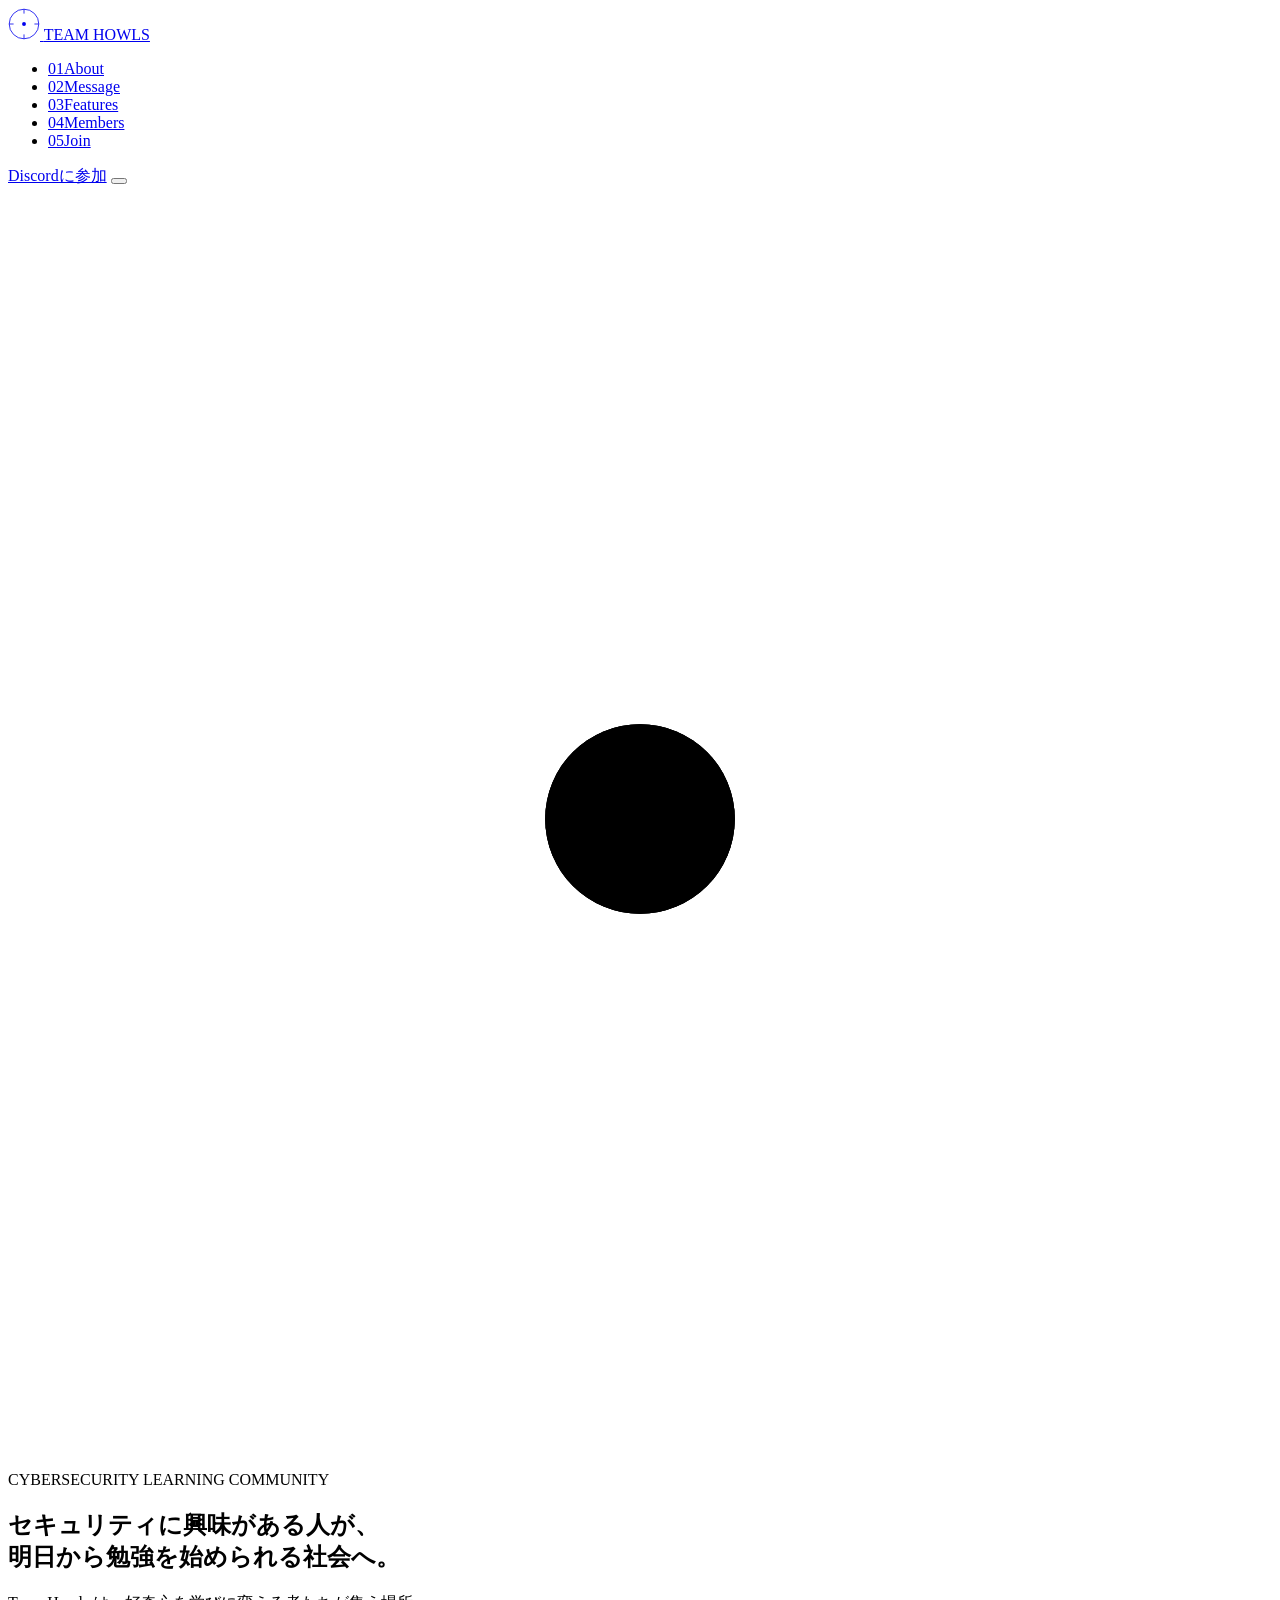
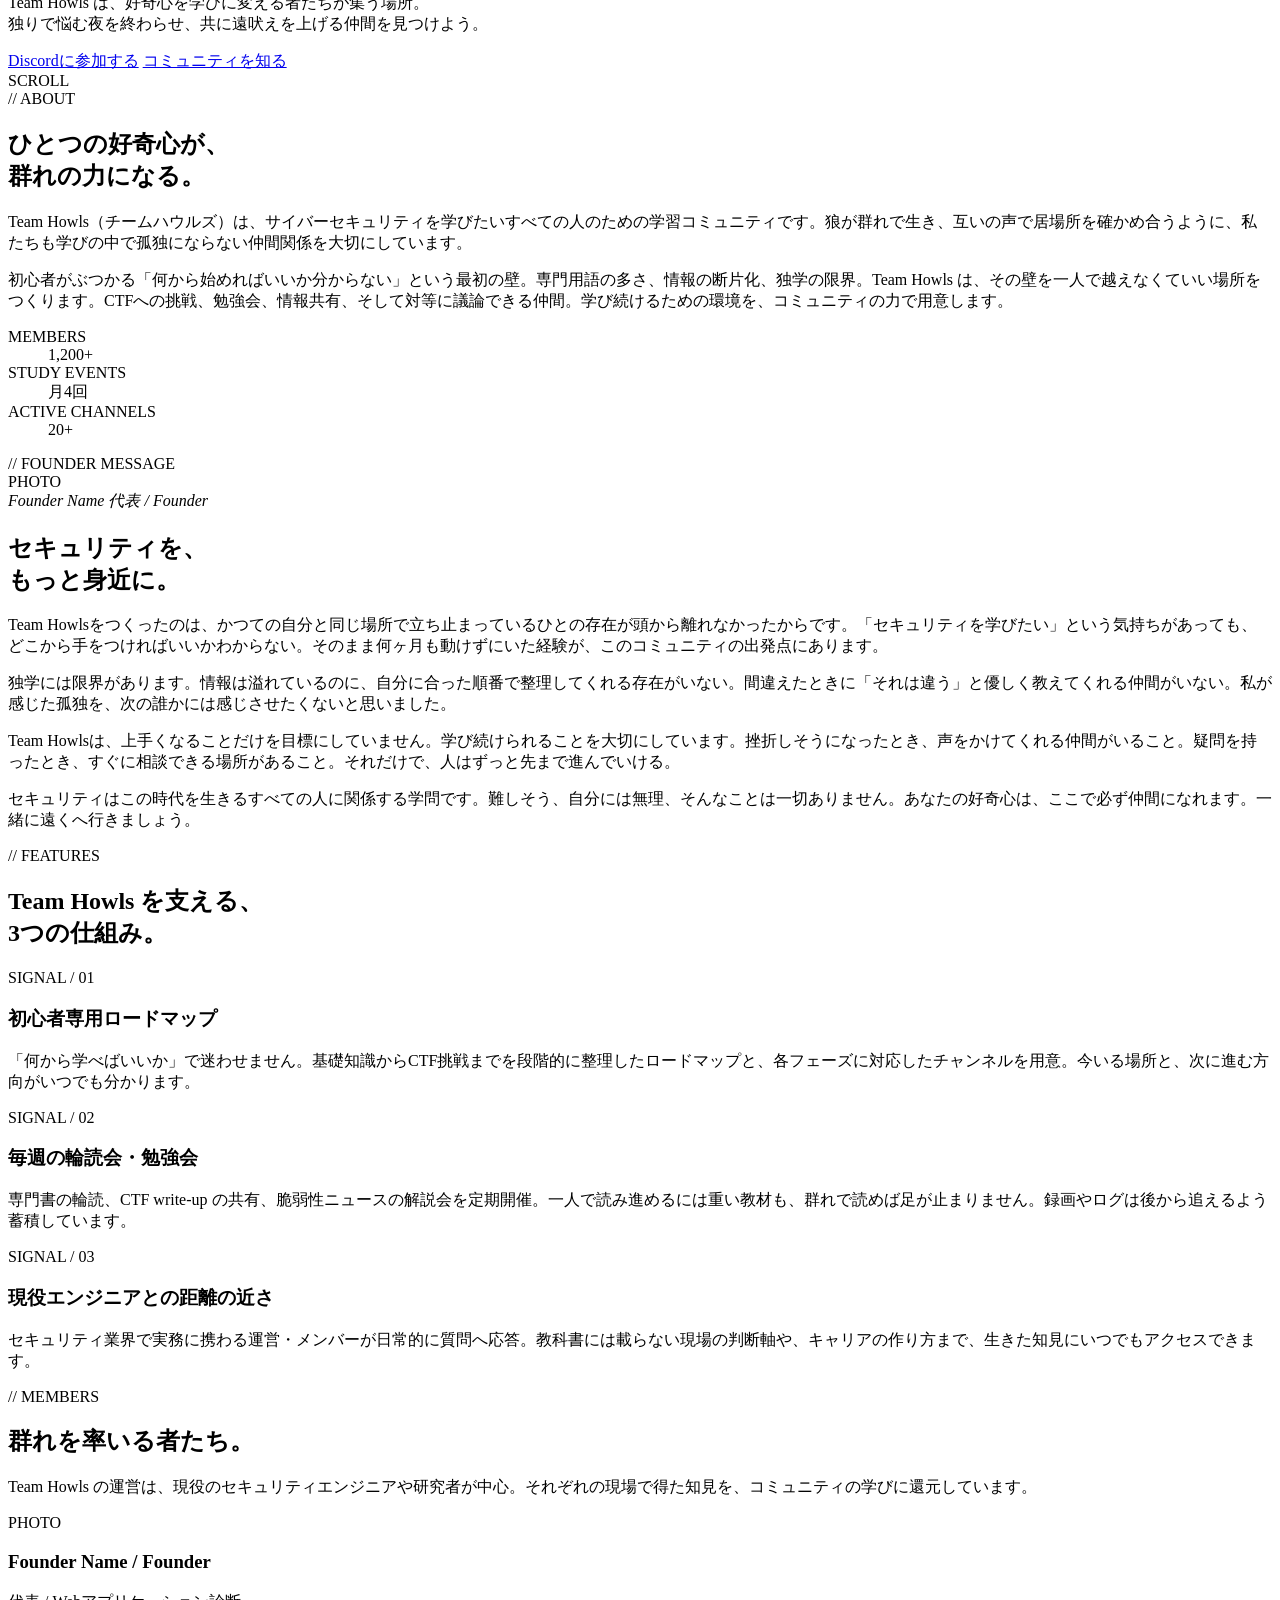
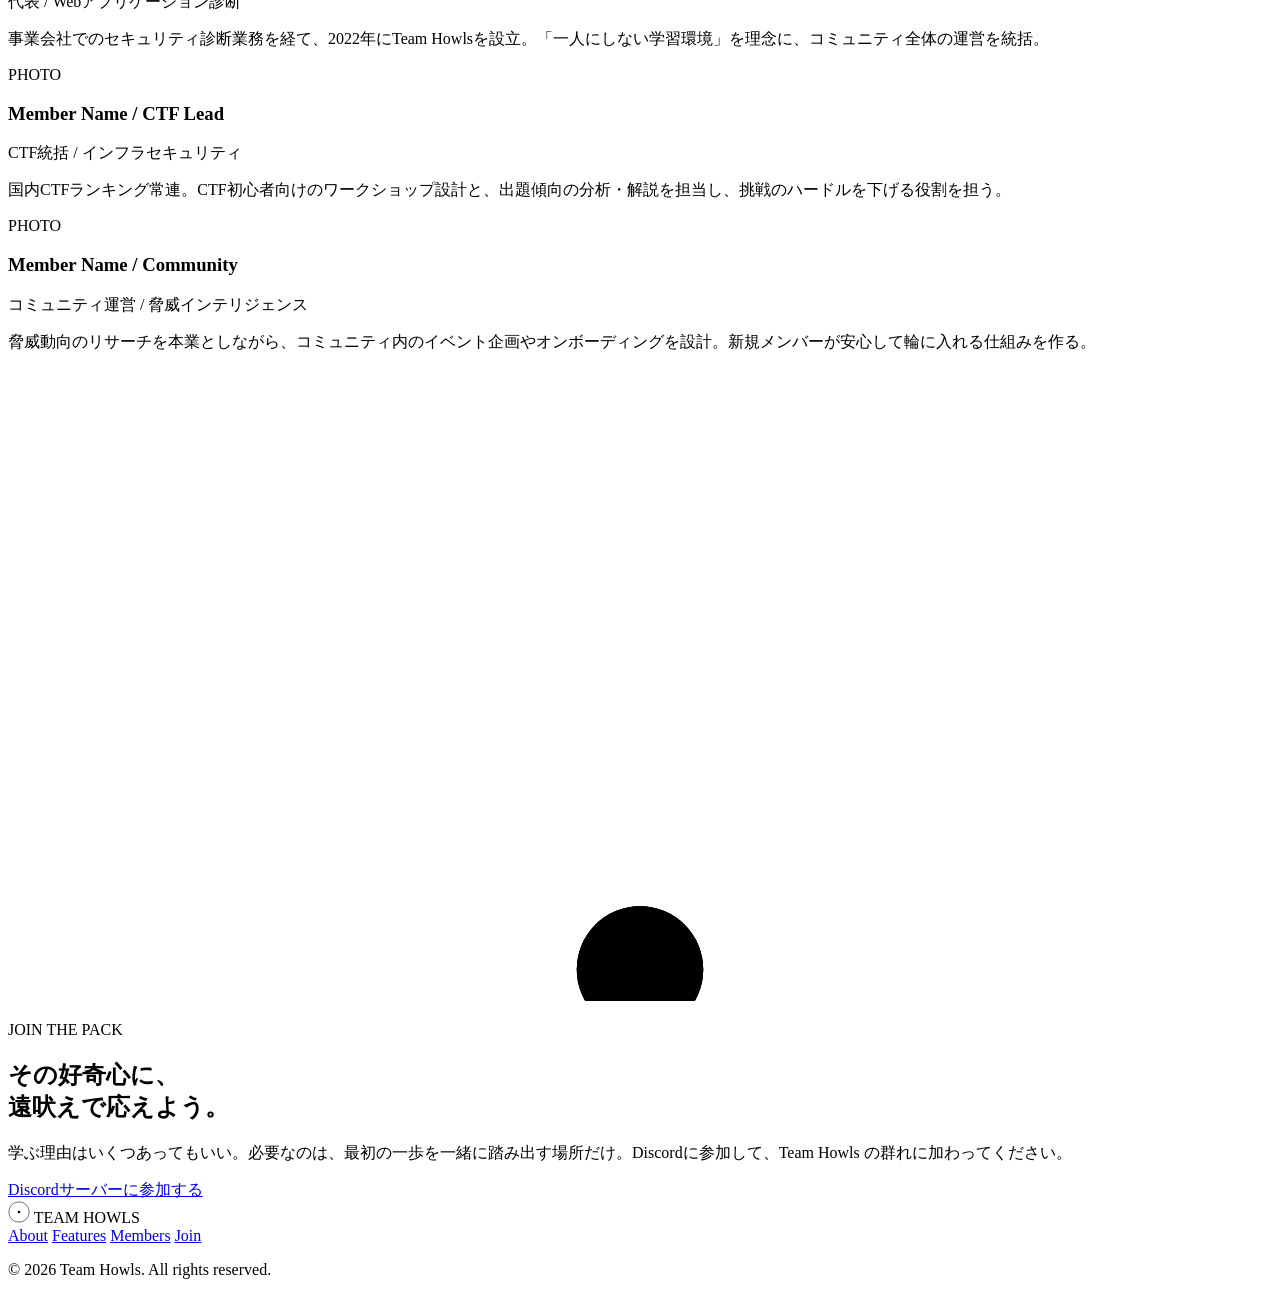
==== index.html @ adf49fa6 "Create index.html" ====
<!DOCTYPE html>
<html lang="ja">
<head>
<meta charset="UTF-8">
<meta name="viewport" content="width=device-width, initial-scale=1.0">
<title>Team Howls | サイバーセキュリティ学習コミュニティ</title>
<link rel="preconnect" href="https://fonts.googleapis.com">
<link rel="preconnect" href="https://fonts.gstatic.com" crossorigin>
<link href="https://fonts.googleapis.com/css2?family=Space+Grotesk:wght@400;500;600;700&family=IBM+Plex+Mono:wght@400;500&family=Noto+Sans+JP:wght@300;400;500;700&display=swap" rel="stylesheet">
<link rel="stylesheet" href="style.css">
</head>
<body>

<div class="grid-overlay" aria-hidden="true"></div>

<!-- ============ HEADER ============ -->
<header class="site-header">
  <div class="header-inner">
    <a href="#top" class="logo">
      <span class="logo-mark" aria-hidden="true">
        <svg viewBox="0 0 40 40" width="32" height="32">
          <circle cx="20" cy="20" r="18.5" fill="none" stroke="currentColor" stroke-width="1"/>
          <circle cx="20" cy="20" r="2.4" fill="currentColor"/>
          <path d="M20 1.5 L20 7" stroke="currentColor" stroke-width="1"/>
          <path d="M20 33 L20 38.5" stroke="currentColor" stroke-width="1"/>
          <path d="M1.5 20 L7 20" stroke="currentColor" stroke-width="1"/>
          <path d="M33 20 L38.5 20" stroke="currentColor" stroke-width="1"/>
        </svg>
      </span>
      <span class="logo-text">TEAM HOWLS</span>
    </a>

    <nav class="main-nav" aria-label="メインナビゲーション">
      <ul>
        <li><a href="#about"><span class="nav-index">01</span>About</a></li>
        <li><a href="#founder"><span class="nav-index">02</span>Message</a></li>
        <li><a href="#features"><span class="nav-index">03</span>Features</a></li>
        <li><a href="#members"><span class="nav-index">04</span>Members</a></li>
        <li><a href="#join"><span class="nav-index">05</span>Join</a></li>
      </ul>
    </nav>

    <a href="#join" class="header-cta">Discordに参加</a>

    <button class="nav-toggle" aria-label="メニューを開く" aria-expanded="false">
      <span></span><span></span><span></span>
    </button>
  </div>
</header>

<!-- ============ HERO ============ -->
<section class="hero" id="top">
  <div class="hero-signal" aria-hidden="true">
    <svg viewBox="0 0 800 800" preserveAspectRatio="xMidYMid meet">
      <circle class="signal-ring r1" cx="400" cy="400" r="60" />
      <circle class="signal-ring r2" cx="400" cy="400" r="60" />
      <circle class="signal-ring r3" cx="400" cy="400" r="60" />
      <circle class="signal-core" cx="400" cy="400" r="3.5" />
    </svg>
  </div>

  <div class="hero-inner">
    <p class="eyebrow"><span class="eyebrow-dot"></span>CYBERSECURITY LEARNING COMMUNITY</p>
    <h1 class="hero-copy">
      セキュリティに興味がある人が、<br>
      <span class="accent-gold">明日から</span>勉強を始められる社会へ。
    </h1>
    <p class="hero-sub">
      Team Howls は、好奇心を学びに変える者たちが集う場所。<br class="br-pc">
      独りで悩む夜を終わらせ、共に遠吠えを上げる仲間を見つけよう。
    </p>
    <div class="hero-actions">
      <a href="#join" class="btn btn-primary">Discordに参加する</a>
      <a href="#about" class="btn btn-ghost">コミュニティを知る</a>
    </div>
  </div>

  <div class="hero-scroll" aria-hidden="true">
    <span class="scroll-line"></span>
    <span class="scroll-label">SCROLL</span>
  </div>
</section>

<!-- ============ ABOUT ============ -->
<section class="section about" id="about">
  <div class="section-inner">
    <div class="section-label">
      <span class="label-line"></span>
      <span class="label-text">// ABOUT</span>
    </div>

    <h2 class="section-title">
      ひとつの好奇心が、<br>群れの力になる。
    </h2>

    <div class="about-grid">
      <div class="about-lead">
        <p>
          Team Howls（チームハウルズ）は、サイバーセキュリティを学びたいすべての人のための学習コミュニティです。狼が群れで生き、互いの声で居場所を確かめ合うように、私たちも学びの中で孤独にならない仲間関係を大切にしています。
        </p>
      </div>
      <div class="about-detail">
        <p>
          初心者がぶつかる「何から始めればいいか分からない」という最初の壁。専門用語の多さ、情報の断片化、独学の限界。Team Howls は、その壁を一人で越えなくていい場所をつくります。CTFへの挑戦、勉強会、情報共有、そして対等に議論できる仲間。学び続けるための環境を、コミュニティの力で用意します。
        </p>
      </div>
    </div>

    <dl class="about-stats">
      <div class="stat">
        <dt>MEMBERS</dt>
        <dd>1,200<span class="unit">+</span></dd>
      </div>
      <div class="stat">
        <dt>STUDY EVENTS</dt>
        <dd>月4<span class="unit">回</span></dd>
      </div>
      <div class="stat">
        <dt>ACTIVE CHANNELS</dt>
        <dd>20<span class="unit">+</span></dd>
      </div>
    </dl>
  </div>
</section>

<!-- ============ FOUNDER MESSAGE ============ -->
<!--
  [FOUNDER MESSAGE SECTION]
  代表メッセージセクション。
  文章の差し替えは <div class="founder-body"> 内の <p> タグを編集してください。
  代表名・役職は <cite class="founder-cite"> 内を編集してください。
  写真は <div class="founder-photo"> 内の <img> タグを有効化し、src を設定してください。
-->
<section class="section founder" id="founder">
  <div class="section-inner">

    <!-- セクションラベル（既存の // ABOUT スタイルに統一） -->
    <div class="section-label">
      <span class="label-line"></span>
      <span class="label-text">// FOUNDER MESSAGE</span>
    </div>

    <div class="founder-grid">

      <!-- 左カラム：写真 + 署名 -->
      <div class="founder-profile">

        <!-- 代表写真プレースホルダー
             写真が用意できたら以下を有効化し、src・alt を差し替えてください
             <img src="YOUR_PHOTO.jpg" alt="代表名" class="founder-img"> -->
        <div class="founder-photo" aria-hidden="true">
          <span class="founder-photo-label">PHOTO</span>
        </div>

        <!-- 署名ブロック（名前・役職を差し替えてください） -->
        <cite class="founder-cite">
          <!-- ▼ 代表名をここに入力 -->
          <span class="founder-name">Founder Name</span>
          <!-- ▼ 役職をここに入力 -->
          <span class="founder-title">代表 / Founder</span>
        </cite>

      </div>

      <!-- 右カラム：メッセージ本文 -->
      <div class="founder-content">

        <h2 class="founder-heading">
          セキュリティを、<br>
          <span class="accent-gold">もっと身近に</span>。
        </h2>

        <!--
          [差し替えポイント]
          以下の <div class="founder-body"> 内の <p> タグを、
          代表本人の文章に置き換えるだけで完成します。
          段落を増やす場合は <p> タグを追加してください。
        -->
        <div class="founder-body">

          <p>
            Team Howlsをつくったのは、かつての自分と同じ場所で立ち止まっているひとの存在が頭から離れなかったからです。「セキュリティを学びたい」という気持ちがあっても、どこから手をつければいいかわからない。そのまま何ヶ月も動けずにいた経験が、このコミュニティの出発点にあります。
          </p>

          <p>
            独学には限界があります。情報は溢れているのに、自分に合った順番で整理してくれる存在がいない。間違えたときに「それは違う」と優しく教えてくれる仲間がいない。私が感じた孤独を、次の誰かには感じさせたくないと思いました。
          </p>

          <p>
            Team Howlsは、上手くなることだけを目標にしていません。学び続けられることを大切にしています。挫折しそうになったとき、声をかけてくれる仲間がいること。疑問を持ったとき、すぐに相談できる場所があること。それだけで、人はずっと先まで進んでいける。
          </p>

          <p>
            セキュリティはこの時代を生きるすべての人に関係する学問です。難しそう、自分には無理、そんなことは一切ありません。あなたの好奇心は、ここで必ず仲間になれます。一緒に遠くへ行きましょう。
          </p>

        </div>
        <!-- [/差し替えポイント] -->

      </div>
    </div>
  </div>
</section>

<!-- ============ FEATURES ============ -->
<section class="section features" id="features">
  <div class="section-inner">
    <div class="section-label">
      <span class="label-line"></span>
      <span class="label-text">// FEATURES</span>
    </div>

    <h2 class="section-title">
      Team Howls を支える、<br>3つの仕組み。
    </h2>

    <div class="feature-list">

      <article class="feature-card">
        <div class="feature-head">
          <span class="feature-tag">SIGNAL / 01</span>
          <h3>初心者専用ロードマップ</h3>
        </div>
        <p>
          「何から学べばいいか」で迷わせません。基礎知識からCTF挑戦までを段階的に整理したロードマップと、各フェーズに対応したチャンネルを用意。今いる場所と、次に進む方向がいつでも分かります。
        </p>
      </article>

      <article class="feature-card">
        <div class="feature-head">
          <span class="feature-tag">SIGNAL / 02</span>
          <h3>毎週の輪読会・勉強会</h3>
        </div>
        <p>
          専門書の輪読、CTF write-up の共有、脆弱性ニュースの解説会を定期開催。一人で読み進めるには重い教材も、群れで読めば足が止まりません。録画やログは後から追えるよう蓄積しています。
        </p>
      </article>

      <article class="feature-card">
        <div class="feature-head">
          <span class="feature-tag">SIGNAL / 03</span>
          <h3>現役エンジニアとの距離の近さ</h3>
        </div>
        <p>
          セキュリティ業界で実務に携わる運営・メンバーが日常的に質問へ応答。教科書には載らない現場の判断軸や、キャリアの作り方まで、生きた知見にいつでもアクセスできます。
        </p>
      </article>

    </div>
  </div>
</section>

<!-- ============ MEMBERS ============ -->
<section class="section members" id="members">
  <div class="section-inner">
    <div class="section-label">
      <span class="label-line"></span>
      <span class="label-text">// MEMBERS</span>
    </div>

    <h2 class="section-title">
      群れを率いる者たち。
    </h2>
    <p class="section-desc">
      Team Howls の運営は、現役のセキュリティエンジニアや研究者が中心。それぞれの現場で得た知見を、コミュニティの学びに還元しています。
    </p>

    <div class="member-grid">

      <article class="member-card">
        <div class="member-photo" aria-hidden="true">
          <span class="photo-placeholder">PHOTO</span>
        </div>
        <h3 class="member-name">Founder Name <span class="member-en">/ Founder</span></h3>
        <p class="member-role">代表 / Webアプリケーション診断</p>
        <p class="member-bio">
          事業会社でのセキュリティ診断業務を経て、2022年にTeam Howlsを設立。「一人にしない学習環境」を理念に、コミュニティ全体の運営を統括。
        </p>
      </article>

      <article class="member-card">
        <div class="member-photo" aria-hidden="true">
          <span class="photo-placeholder">PHOTO</span>
        </div>
        <h3 class="member-name">Member Name <span class="member-en">/ CTF Lead</span></h3>
        <p class="member-role">CTF統括 / インフラセキュリティ</p>
        <p class="member-bio">
          国内CTFランキング常連。CTF初心者向けのワークショップ設計と、出題傾向の分析・解説を担当し、挑戦のハードルを下げる役割を担う。
        </p>
      </article>

      <article class="member-card">
        <div class="member-photo" aria-hidden="true">
          <span class="photo-placeholder">PHOTO</span>
        </div>
        <h3 class="member-name">Member Name <span class="member-en">/ Community</span></h3>
        <p class="member-role">コミュニティ運営 / 脅威インテリジェンス</p>
        <p class="member-bio">
          脅威動向のリサーチを本業としながら、コミュニティ内のイベント企画やオンボーディングを設計。新規メンバーが安心して輪に入れる仕組みを作る。
        </p>
      </article>

    </div>
  </div>
</section>

<!-- ============ CTA / FOOTER ============ -->
<footer class="cta-footer" id="join">
  <div class="cta-signal" aria-hidden="true">
    <svg viewBox="0 0 800 400" preserveAspectRatio="xMidYMid meet">
      <circle class="signal-ring r1" cx="400" cy="380" r="40" />
      <circle class="signal-ring r2" cx="400" cy="380" r="40" />
      <circle class="signal-ring r3" cx="400" cy="380" r="40" />
    </svg>
  </div>

  <div class="cta-inner">
    <p class="eyebrow"><span class="eyebrow-dot"></span>JOIN THE PACK</p>
    <h2 class="cta-title">
      その好奇心に、<br>
      <span class="accent-gold">遠吠え</span>で応えよう。
    </h2>
    <p class="cta-desc">
      学ぶ理由はいくつあってもいい。必要なのは、最初の一歩を一緒に踏み出す場所だけ。Discordに参加して、Team Howls の群れに加わってください。
    </p>
    <a href="#" class="btn btn-primary btn-large">Discordサーバーに参加する</a>
  </div>

  <div class="footer-bottom">
    <div class="footer-bottom-inner">
      <div class="footer-logo">
        <span class="logo-mark" aria-hidden="true">
          <svg viewBox="0 0 40 40" width="22" height="22">
            <circle cx="20" cy="20" r="18.5" fill="none" stroke="currentColor" stroke-width="1"/>
            <circle cx="20" cy="20" r="2.4" fill="currentColor"/>
          </svg>
        </span>
        <span>TEAM HOWLS</span>
      </div>

      <nav class="footer-nav" aria-label="フッターナビゲーション">
        <a href="#about">About</a>
        <a href="#features">Features</a>
        <a href="#members">Members</a>
        <a href="#join">Join</a>
      </nav>

      <p class="footer-copy">© 2026 Team Howls. All rights reserved.</p>
    </div>
  </div>
</footer>

</body>
</html>
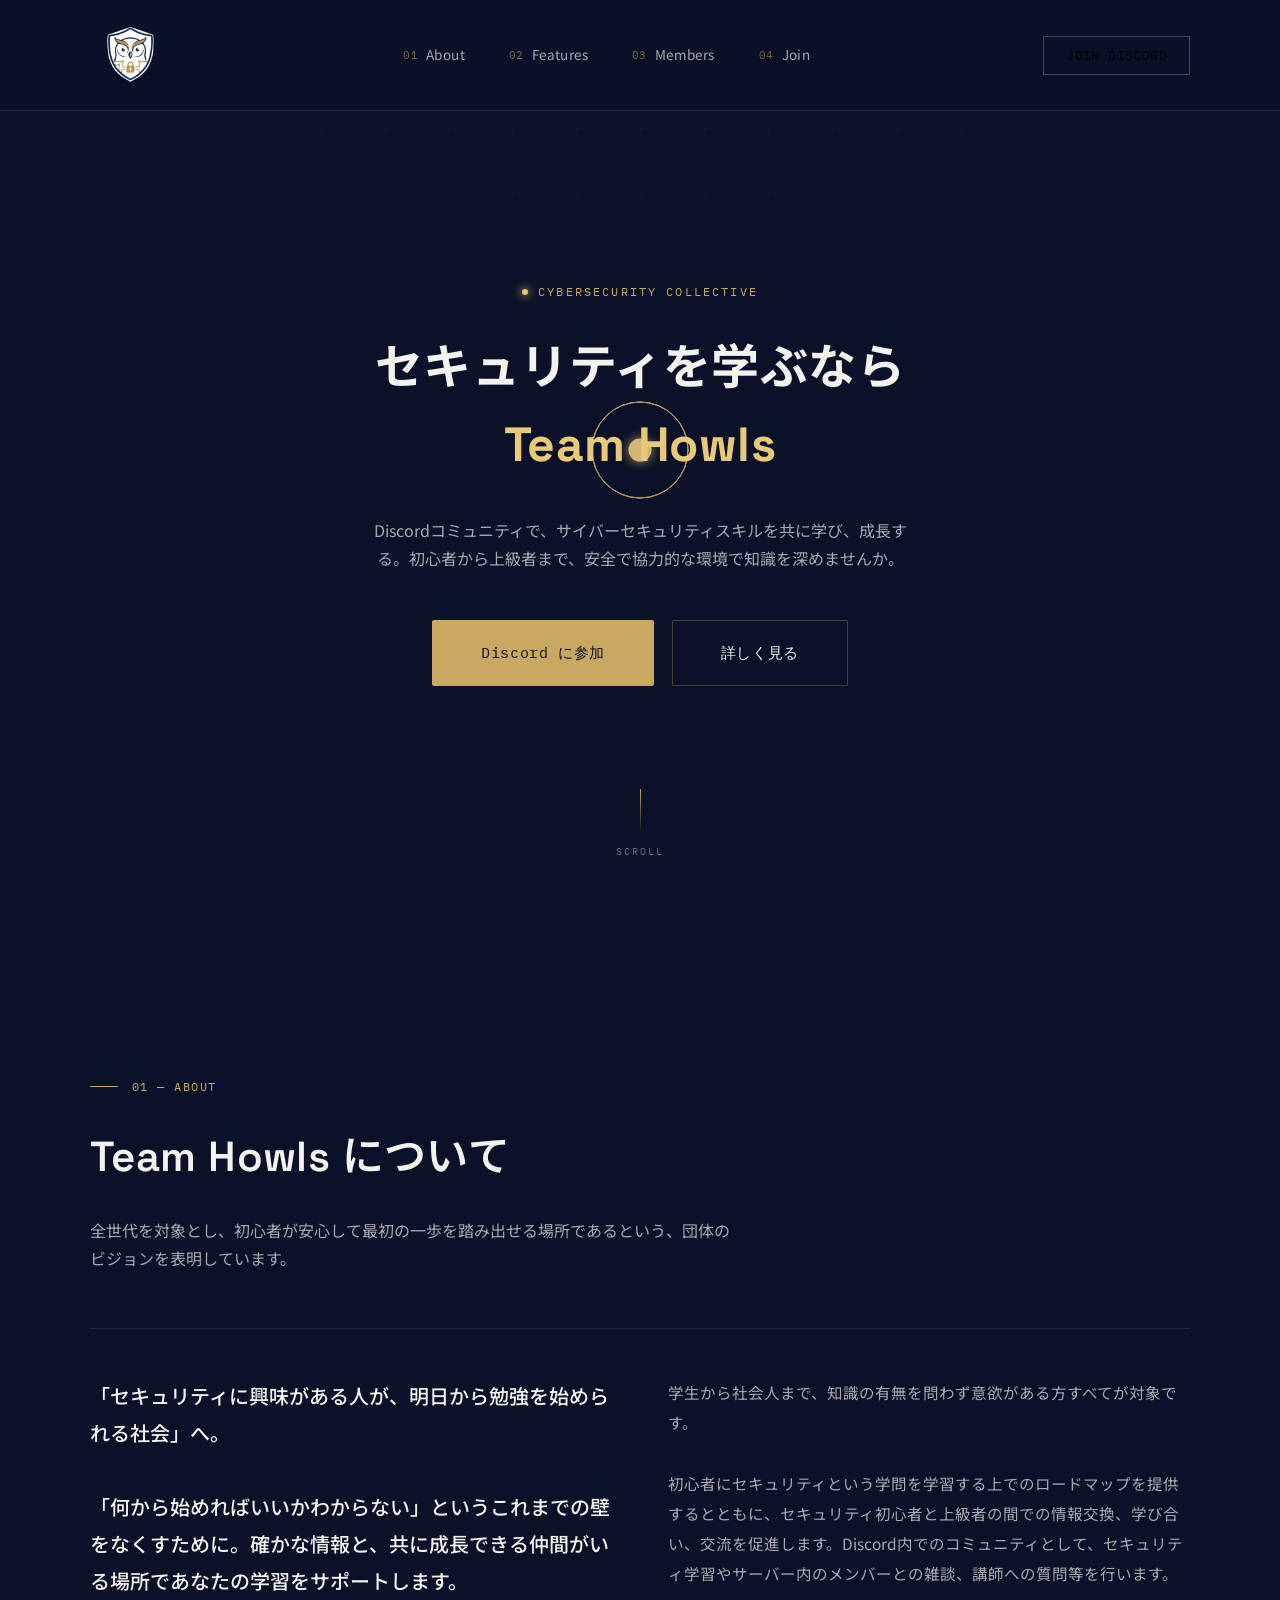
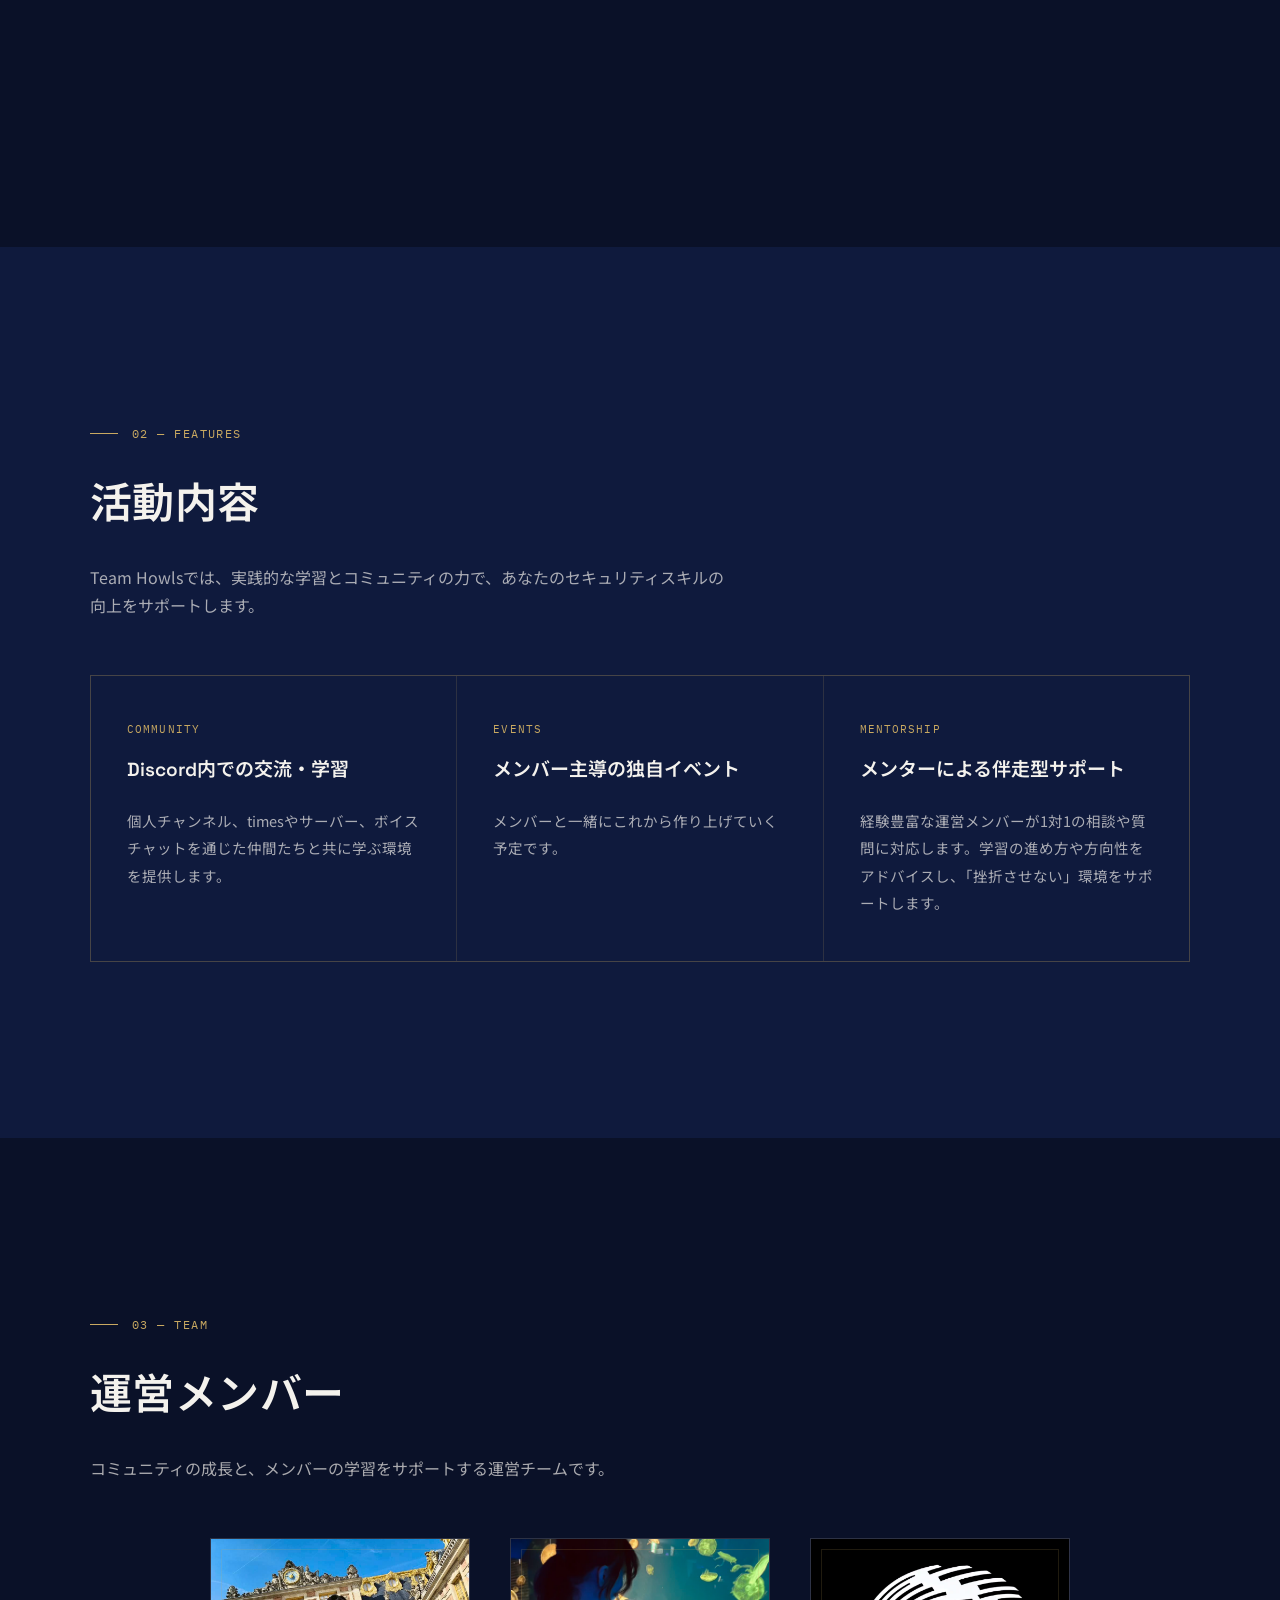
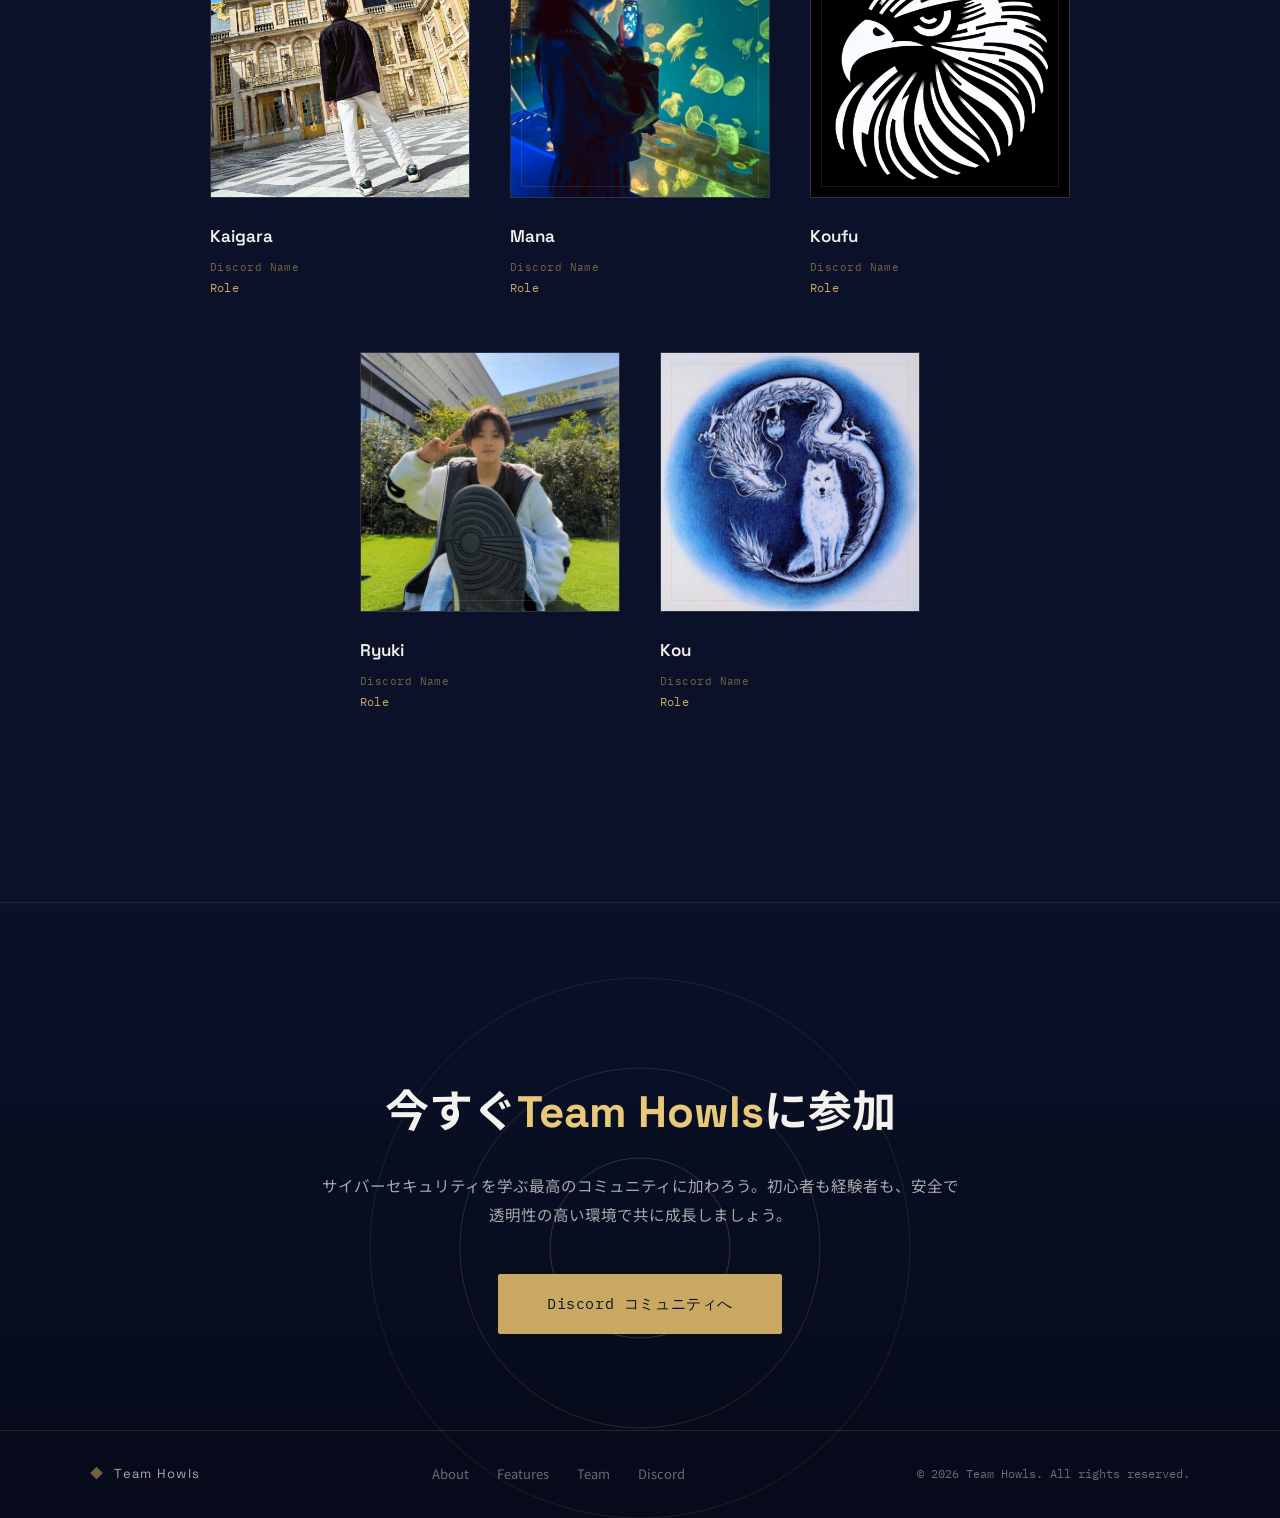
==== commit 31693115: "Add files via upload 既存HP。 HP内の文章はキックオフ資料から引用。" ====
--- a/index.html
+++ b/index.html
@@ -1,354 +1,286 @@
 <!DOCTYPE html>
 <html lang="ja">
 <head>
-<meta charset="UTF-8">
-<meta name="viewport" content="width=device-width, initial-scale=1.0">
-<title>Team Howls | サイバーセキュリティ学習コミュニティ</title>
-<link rel="preconnect" href="https://fonts.googleapis.com">
-<link rel="preconnect" href="https://fonts.gstatic.com" crossorigin>
-<link href="https://fonts.googleapis.com/css2?family=Space+Grotesk:wght@400;500;600;700&family=IBM+Plex+Mono:wght@400;500&family=Noto+Sans+JP:wght@300;400;500;700&display=swap" rel="stylesheet">
-<link rel="stylesheet" href="style.css">
+  <meta charset="UTF-8">
+  <meta name="viewport" content="width=device-width, initial-scale=1.0">
+  <title>Team Howls — Cybersecurity Learning Community</title>
+  
+  <link rel="preconnect" href="https://fonts.googleapis.com">
+  <link rel="preconnect" href="https://fonts.gstatic.com" crossorigin>
+  <link href="https://fonts.googleapis.com/css2?family=Space+Grotesk:wght@400;600;700&family=Noto+Sans+JP:wght@400;500;600;700&family=IBM+Plex+Mono:wght@400;600&display=swap" rel="stylesheet">
+  
+  <link rel="stylesheet" href="style.css">
 </head>
 <body>
 
-<div class="grid-overlay" aria-hidden="true"></div>
-
-<!-- ============ HEADER ============ -->
+<div class="grid-overlay"></div>
+
 <header class="site-header">
   <div class="header-inner">
-    <a href="#top" class="logo">
-      <span class="logo-mark" aria-hidden="true">
-        <svg viewBox="0 0 40 40" width="32" height="32">
-          <circle cx="20" cy="20" r="18.5" fill="none" stroke="currentColor" stroke-width="1"/>
-          <circle cx="20" cy="20" r="2.4" fill="currentColor"/>
-          <path d="M20 1.5 L20 7" stroke="currentColor" stroke-width="1"/>
-          <path d="M20 33 L20 38.5" stroke="currentColor" stroke-width="1"/>
-          <path d="M1.5 20 L7 20" stroke="currentColor" stroke-width="1"/>
-          <path d="M33 20 L38.5 20" stroke="currentColor" stroke-width="1"/>
-        </svg>
-      </span>
-      <span class="logo-text">TEAM HOWLS</span>
-    </a>
-
-    <nav class="main-nav" aria-label="メインナビゲーション">
+    <div class="logo">
+      <img src="howls_logo.png.png" alt="Team Howls Logo" class="header-logo">
+    </div>
+    
+    <nav class="main-nav">
       <ul>
-        <li><a href="#about"><span class="nav-index">01</span>About</a></li>
-        <li><a href="#founder"><span class="nav-index">02</span>Message</a></li>
-        <li><a href="#features"><span class="nav-index">03</span>Features</a></li>
-        <li><a href="#members"><span class="nav-index">04</span>Members</a></li>
-        <li><a href="#join"><span class="nav-index">05</span>Join</a></li>
+        <li><a href="#about"><span class="nav-index">01</span> About</a></li>
+        <li><a href="#features"><span class="nav-index">02</span> Features</a></li>
+        <li><a href="#members"><span class="nav-index">03</span> Members</a></li>
+        <li><a href="#join"><span class="nav-index">04</span> Join</a></li>
       </ul>
     </nav>
-
-    <a href="#join" class="header-cta">Discordに参加</a>
-
-    <button class="nav-toggle" aria-label="メニューを開く" aria-expanded="false">
-      <span></span><span></span><span></span>
+    
+    <button class="header-cta">JOIN DISCORD</button>
+    <button class="nav-toggle">
+      <span></span>
+      <span></span>
+      <span></span>
     </button>
   </div>
 </header>
 
-<!-- ============ HERO ============ -->
-<section class="hero" id="top">
-  <div class="hero-signal" aria-hidden="true">
-    <svg viewBox="0 0 800 800" preserveAspectRatio="xMidYMid meet">
-      <circle class="signal-ring r1" cx="400" cy="400" r="60" />
-      <circle class="signal-ring r2" cx="400" cy="400" r="60" />
-      <circle class="signal-ring r3" cx="400" cy="400" r="60" />
-      <circle class="signal-core" cx="400" cy="400" r="3.5" />
+<section class="hero">
+  <div class="hero-signal">
+    <svg viewBox="0 0 1000 1000" xmlns="http://www.w3.org/2000/svg">
+      <circle class="signal-ring r1" cx="500" cy="500" r="50" stroke-width="1"/>
+      <circle class="signal-ring r2" cx="500" cy="500" r="50" stroke-width="1"/>
+      <circle class="signal-ring r3" cx="500" cy="500" r="50" stroke-width="1"/>
+      <circle class="signal-core" cx="500" cy="500" r="12"/>
     </svg>
   </div>
-
+  
   <div class="hero-inner">
-    <p class="eyebrow"><span class="eyebrow-dot"></span>CYBERSECURITY LEARNING COMMUNITY</p>
+    <p class="eyebrow">
+      <span class="eyebrow-dot"></span>
+      CYBERSECURITY COLLECTIVE
+    </p>
+    
     <h1 class="hero-copy">
-      セキュリティに興味がある人が、<br>
-      <span class="accent-gold">明日から</span>勉強を始められる社会へ。
+      セキュリティを学ぶなら<br>
+      <span class="accent-gold">Team Howls</span>
     </h1>
+    
     <p class="hero-sub">
-      Team Howls は、好奇心を学びに変える者たちが集う場所。<br class="br-pc">
-      独りで悩む夜を終わらせ、共に遠吠えを上げる仲間を見つけよう。
-    </p>
+      Discordコミュニティで、サイバーセキュリティスキルを共に学び、成長する。初心者から上級者まで、安全で協力的な環境で知識を深めませんか。
+    </p>
+    
     <div class="hero-actions">
-      <a href="#join" class="btn btn-primary">Discordに参加する</a>
-      <a href="#about" class="btn btn-ghost">コミュニティを知る</a>
-    </div>
-  </div>
-
-  <div class="hero-scroll" aria-hidden="true">
-    <span class="scroll-line"></span>
+      <a href="https://discord.gg/76y5fBFXf" target="_blank" rel="noopener noreferrer" class="btn btn-primary btn-large">Discord に参加</a>
+      
+      <a href="#about" class="btn btn-ghost btn-large">詳しく見る</a>
+    </div>
+  </div>
+  
+  <div class="hero-scroll">
+    <div class="scroll-line"></div>
     <span class="scroll-label">SCROLL</span>
   </div>
 </section>
 
-<!-- ============ ABOUT ============ -->
-<section class="section about" id="about">
+<section class="section" id="about">
   <div class="section-inner">
     <div class="section-label">
-      <span class="label-line"></span>
-      <span class="label-text">// ABOUT</span>
-    </div>
-
+      <div class="label-line"></div>
+      <span class="label-text">01 — ABOUT</span>
+    </div>
+    
     <h2 class="section-title">
-      ひとつの好奇心が、<br>群れの力になる。
-    </h2>
-
+      Team Howls について
+    </h2>
+    
+    <p class="section-desc">
+      全世代を対象とし、初心者が安心して最初の一歩を踏み出せる場所であるという、団体のビジョンを表明しています。
+    </p>
+    
     <div class="about-grid">
       <div class="about-lead">
         <p>
-          Team Howls（チームハウルズ）は、サイバーセキュリティを学びたいすべての人のための学習コミュニティです。狼が群れで生き、互いの声で居場所を確かめ合うように、私たちも学びの中で孤独にならない仲間関係を大切にしています。
+          「セキュリティに興味がある人が、明日から勉強を始められる社会」へ。<br><br>
+          「何から始めればいいかわからない」というこれまでの壁をなくすために。確かな情報と、共に成長できる仲間がいる場所であなたの学習をサポートします。
         </p>
       </div>
       <div class="about-detail">
         <p>
-          初心者がぶつかる「何から始めればいいか分からない」という最初の壁。専門用語の多さ、情報の断片化、独学の限界。Team Howls は、その壁を一人で越えなくていい場所をつくります。CTFへの挑戦、勉強会、情報共有、そして対等に議論できる仲間。学び続けるための環境を、コミュニティの力で用意します。
+          学生から社会人まで、知識の有無を問わず意欲がある方すべてが対象です。<br><br>
+          初心者にセキュリティという学問を学習する上でのロードマップを提供するとともに、セキュリティ初心者と上級者の間での情報交換、学び合い、交流を促進します。Discord内でのコミュニティとして、セキュリティ学習やサーバー内のメンバーとの雑談、講師への質問等を行います。
         </p>
       </div>
     </div>
-
-    <dl class="about-stats">
-      <div class="stat">
-        <dt>MEMBERS</dt>
-        <dd>1,200<span class="unit">+</span></dd>
-      </div>
-      <div class="stat">
-        <dt>STUDY EVENTS</dt>
-        <dd>月4<span class="unit">回</span></dd>
-      </div>
-      <div class="stat">
-        <dt>ACTIVE CHANNELS</dt>
-        <dd>20<span class="unit">+</span></dd>
-      </div>
-    </dl>
-  </div>
-</section>
-
-<!-- ============ FOUNDER MESSAGE ============ -->
-<!--
-  [FOUNDER MESSAGE SECTION]
-  代表メッセージセクション。
-  文章の差し替えは <div class="founder-body"> 内の <p> タグを編集してください。
-  代表名・役職は <cite class="founder-cite"> 内を編集してください。
-  写真は <div class="founder-photo"> 内の <img> タグを有効化し、src を設定してください。
--->
-<section class="section founder" id="founder">
-  <div class="section-inner">
-
-    <!-- セクションラベル（既存の // ABOUT スタイルに統一） -->
-    <div class="section-label">
-      <span class="label-line"></span>
-      <span class="label-text">// FOUNDER MESSAGE</span>
-    </div>
-
-    <div class="founder-grid">
-
-      <!-- 左カラム：写真 + 署名 -->
-      <div class="founder-profile">
-
-        <!-- 代表写真プレースホルダー
-             写真が用意できたら以下を有効化し、src・alt を差し替えてください
-             <img src="YOUR_PHOTO.jpg" alt="代表名" class="founder-img"> -->
-        <div class="founder-photo" aria-hidden="true">
-          <span class="founder-photo-label">PHOTO</span>
-        </div>
-
-        <!-- 署名ブロック（名前・役職を差し替えてください） -->
-        <cite class="founder-cite">
-          <!-- ▼ 代表名をここに入力 -->
-          <span class="founder-name">Founder Name</span>
-          <!-- ▼ 役職をここに入力 -->
-          <span class="founder-title">代表 / Founder</span>
-        </cite>
-
-      </div>
-
-      <!-- 右カラム：メッセージ本文 -->
-      <div class="founder-content">
-
-        <h2 class="founder-heading">
-          セキュリティを、<br>
-          <span class="accent-gold">もっと身近に</span>。
-        </h2>
-
-        <!--
-          [差し替えポイント]
-          以下の <div class="founder-body"> 内の <p> タグを、
-          代表本人の文章に置き換えるだけで完成します。
-          段落を増やす場合は <p> タグを追加してください。
-        -->
-        <div class="founder-body">
-
-          <p>
-            Team Howlsをつくったのは、かつての自分と同じ場所で立ち止まっているひとの存在が頭から離れなかったからです。「セキュリティを学びたい」という気持ちがあっても、どこから手をつければいいかわからない。そのまま何ヶ月も動けずにいた経験が、このコミュニティの出発点にあります。
-          </p>
-
-          <p>
-            独学には限界があります。情報は溢れているのに、自分に合った順番で整理してくれる存在がいない。間違えたときに「それは違う」と優しく教えてくれる仲間がいない。私が感じた孤独を、次の誰かには感じさせたくないと思いました。
-          </p>
-
-          <p>
-            Team Howlsは、上手くなることだけを目標にしていません。学び続けられることを大切にしています。挫折しそうになったとき、声をかけてくれる仲間がいること。疑問を持ったとき、すぐに相談できる場所があること。それだけで、人はずっと先まで進んでいける。
-          </p>
-
-          <p>
-            セキュリティはこの時代を生きるすべての人に関係する学問です。難しそう、自分には無理、そんなことは一切ありません。あなたの好奇心は、ここで必ず仲間になれます。一緒に遠くへ行きましょう。
-          </p>
-
-        </div>
-        <!-- [/差し替えポイント] -->
-
-      </div>
-    </div>
-  </div>
-</section>
-
-<!-- ============ FEATURES ============ -->
+  </div>
+</section>
+
 <section class="section features" id="features">
   <div class="section-inner">
     <div class="section-label">
-      <span class="label-line"></span>
-      <span class="label-text">// FEATURES</span>
-    </div>
-
+      <div class="label-line"></div>
+      <span class="label-text">02 — FEATURES</span>
+    </div>
+    
     <h2 class="section-title">
-      Team Howls を支える、<br>3つの仕組み。
-    </h2>
-
+      活動内容
+    </h2>
+    
+    <p class="section-desc">
+      Team Howlsでは、実践的な学習とコミュニティの力で、あなたのセキュリティスキルの向上をサポートします。
+    </p>
+    
     <div class="feature-list">
-
       <article class="feature-card">
         <div class="feature-head">
-          <span class="feature-tag">SIGNAL / 01</span>
-          <h3>初心者専用ロードマップ</h3>
-        </div>
-        <p>
-          「何から学べばいいか」で迷わせません。基礎知識からCTF挑戦までを段階的に整理したロードマップと、各フェーズに対応したチャンネルを用意。今いる場所と、次に進む方向がいつでも分かります。
-        </p>
-      </article>
-
+          <span class="feature-tag">COMMUNITY</span>
+          <h3>Discord内での交流・学習</h3>
+        </div>
+        <p>
+          個人チャンネル、timesやサーバー、ボイスチャットを通じた仲間たちと共に学ぶ環境を提供します。
+        </p>
+      </article>
+      
       <article class="feature-card">
         <div class="feature-head">
-          <span class="feature-tag">SIGNAL / 02</span>
-          <h3>毎週の輪読会・勉強会</h3>
-        </div>
-        <p>
-          専門書の輪読、CTF write-up の共有、脆弱性ニュースの解説会を定期開催。一人で読み進めるには重い教材も、群れで読めば足が止まりません。録画やログは後から追えるよう蓄積しています。
-        </p>
-      </article>
-
+          <span class="feature-tag">EVENTS</span>
+          <h3>メンバー主導の独自イベント</h3>
+        </div>
+        <p>
+          メンバーと一緒にこれから作り上げていく予定です。
+        </p>
+      </article>
+      
       <article class="feature-card">
         <div class="feature-head">
-          <span class="feature-tag">SIGNAL / 03</span>
-          <h3>現役エンジニアとの距離の近さ</h3>
-        </div>
-        <p>
-          セキュリティ業界で実務に携わる運営・メンバーが日常的に質問へ応答。教科書には載らない現場の判断軸や、キャリアの作り方まで、生きた知見にいつでもアクセスできます。
-        </p>
-      </article>
-
-    </div>
-  </div>
-</section>
-
-<!-- ============ MEMBERS ============ -->
-<section class="section members" id="members">
+          <span class="feature-tag">MENTORSHIP</span>
+          <h3>メンターによる伴走型サポート</h3>
+        </div>
+        <p>
+          経験豊富な運営メンバーが1対1の相談や質問に対応します。学習の進め方や方向性をアドバイスし、「挫折させない」環境をサポートします。
+        </p>
+      </article>
+    </div>
+  </div>
+</section>
+
+<section class="section" id="members">
   <div class="section-inner">
     <div class="section-label">
-      <span class="label-line"></span>
-      <span class="label-text">// MEMBERS</span>
-    </div>
-
+      <div class="label-line"></div>
+      <span class="label-text">03 — TEAM</span>
+    </div>
+    
     <h2 class="section-title">
-      群れを率いる者たち。
-    </h2>
+      運営メンバー
+    </h2>
+    
     <p class="section-desc">
-      Team Howls の運営は、現役のセキュリティエンジニアや研究者が中心。それぞれの現場で得た知見を、コミュニティの学びに還元しています。
-    </p>
-
+      コミュニティの成長と、メンバーの学習をサポートする運営チームです。
+    </p>
+    
     <div class="member-grid">
-
-      <article class="member-card">
-        <div class="member-photo" aria-hidden="true">
-          <span class="photo-placeholder">PHOTO</span>
-        </div>
-        <h3 class="member-name">Founder Name <span class="member-en">/ Founder</span></h3>
-        <p class="member-role">代表 / Webアプリケーション診断</p>
-        <p class="member-bio">
-          事業会社でのセキュリティ診断業務を経て、2022年にTeam Howlsを設立。「一人にしない学習環境」を理念に、コミュニティ全体の運営を統括。
-        </p>
-      </article>
-
-      <article class="member-card">
-        <div class="member-photo" aria-hidden="true">
-          <span class="photo-placeholder">PHOTO</span>
-        </div>
-        <h3 class="member-name">Member Name <span class="member-en">/ CTF Lead</span></h3>
-        <p class="member-role">CTF統括 / インフラセキュリティ</p>
-        <p class="member-bio">
-          国内CTFランキング常連。CTF初心者向けのワークショップ設計と、出題傾向の分析・解説を担当し、挑戦のハードルを下げる役割を担う。
-        </p>
-      </article>
-
-      <article class="member-card">
-        <div class="member-photo" aria-hidden="true">
-          <span class="photo-placeholder">PHOTO</span>
-        </div>
-        <h3 class="member-name">Member Name <span class="member-en">/ Community</span></h3>
-        <p class="member-role">コミュニティ運営 / 脅威インテリジェンス</p>
-        <p class="member-bio">
-          脅威動向のリサーチを本業としながら、コミュニティ内のイベント企画やオンボーディングを設計。新規メンバーが安心して輪に入れる仕組みを作る。
-        </p>
-      </article>
-
-    </div>
-  </div>
-</section>
-
-<!-- ============ CTA / FOOTER ============ -->
-<footer class="cta-footer" id="join">
-  <div class="cta-signal" aria-hidden="true">
-    <svg viewBox="0 0 800 400" preserveAspectRatio="xMidYMid meet">
-      <circle class="signal-ring r1" cx="400" cy="380" r="40" />
-      <circle class="signal-ring r2" cx="400" cy="380" r="40" />
-      <circle class="signal-ring r3" cx="400" cy="380" r="40" />
+      <article class="member-card">
+        <div class="member-photo">
+          <img src="HP_kaigara.png" alt="Kaigara">
+        </div>
+        <h3 class="member-name">Kaigara</h3>
+        <span class="member-en">Discord Name</span>
+        <p class="member-role">Role</p>
+      </article>
+      
+      <article class="member-card">
+        <div class="member-photo">
+          <img src="HP_mana.png" alt="Mana">
+        </div>
+        <h3 class="member-name">Mana</h3>
+        <span class="member-en">Discord Name</span>
+        <p class="member-role">Role</p>
+      </article>
+      
+      <article class="member-card">
+        <div class="member-photo">
+          <img src="HP_koufu.png" alt="Koufu">
+        </div>
+        <h3 class="member-name">Koufu</h3>
+        <span class="member-en">Discord Name</span>
+        <p class="member-role">Role</p>
+      </article>
+      
+      <article class="member-card">
+        <div class="member-photo">
+          <img src="HP_ryuki.png" alt="Ryuki">
+        </div>
+        <h3 class="member-name">Ryuki</h3>
+        <span class="member-en">Discord Name</span>
+        <p class="member-role">Role</p>
+      </article>
+
+      <article class="member-card">
+        <div class="member-photo">
+          <img src="HP_kou.png" alt="Kou">
+        </div>
+        <h3 class="member-name">Kou</h3>
+        <span class="member-en">Discord Name</span>
+        <p class="member-role">Role</p>
+      </article>
+    </div>
+  </div>
+</section>
+
+<section class="cta-footer" id="join">
+  <div class="cta-signal">
+    <svg viewBox="0 0 1000 600" xmlns="https://discord.gg/76y5fBFXf">
+      <circle class="signal-ring" cx="500" cy="300" r="100" stroke-width="0.8" opacity="0.4"/>
+      <circle class="signal-ring" cx="500" cy="300" r="200" stroke-width="0.6" opacity="0.3"/>
+      <circle class="signal-ring" cx="500" cy="300" r="300" stroke-width="0.5" opacity="0.2"/>
     </svg>
   </div>
-
+  
   <div class="cta-inner">
-    <p class="eyebrow"><span class="eyebrow-dot"></span>JOIN THE PACK</p>
     <h2 class="cta-title">
-      その好奇心に、<br>
-      <span class="accent-gold">遠吠え</span>で応えよう。
+      今すぐ<span class="accent-gold">Team Howls</span>に参加
     </h2>
     <p class="cta-desc">
-      学ぶ理由はいくつあってもいい。必要なのは、最初の一歩を一緒に踏み出す場所だけ。Discordに参加して、Team Howls の群れに加わってください。
-    </p>
-    <a href="#" class="btn btn-primary btn-large">Discordサーバーに参加する</a>
-  </div>
-
+      サイバーセキュリティを学ぶ最高のコミュニティに加わろう。初心者も経験者も、安全で透明性の高い環境で共に成長しましょう。
+    </p>
+    
+    <button class="btn btn-primary btn-large">Discord コミュニティへ</button>
+  </div>
+  
   <div class="footer-bottom">
     <div class="footer-bottom-inner">
       <div class="footer-logo">
-        <span class="logo-mark" aria-hidden="true">
-          <svg viewBox="0 0 40 40" width="22" height="22">
-            <circle cx="20" cy="20" r="18.5" fill="none" stroke="currentColor" stroke-width="1"/>
-            <circle cx="20" cy="20" r="2.4" fill="currentColor"/>
-          </svg>
-        </span>
-        <span>TEAM HOWLS</span>
+        <span class="logo-mark">◆</span>
+        Team Howls
       </div>
-
-      <nav class="footer-nav" aria-label="フッターナビゲーション">
+      
+      <nav class="footer-nav">
         <a href="#about">About</a>
         <a href="#features">Features</a>
-        <a href="#members">Members</a>
-        <a href="#join">Join</a>
+        <a href="#members">Team</a>
+        <a href="https://discord.gg/76y5fBFXf" target="_blank" rel="noopener noreferrer">Discord</a>
       </nav>
-
-      <p class="footer-copy">© 2026 Team Howls. All rights reserved.</p>
-    </div>
-  </div>
-</footer>
-
+      
+      <p class="footer-copy">
+        © 2026 Team Howls. All rights reserved.
+      </p>
+    </div>
+  </div>
+</section>
+
+<script>
+  const navToggle = document.querySelector('.nav-toggle');
+  const mainNav = document.querySelector('.main-nav');
+  
+  // ハンバーガーメニューをクリックした時の処理
+  navToggle.addEventListener('click', () => {
+    mainNav.classList.toggle('is-active');
+    navToggle.classList.toggle('is-active');
+  });
+
+  // メニュー内のリンクをクリックしたらメニューを閉じる処理
+  const navLinks = document.querySelectorAll('.main-nav a');
+  navLinks.forEach(link => {
+    link.addEventListener('click', () => {
+      mainNav.classList.remove('is-active');
+      navToggle.classList.remove('is-active');
+    });
+  });
+</script>
 </body>
-</html>
+</html>
--- a/style.css
+++ b/style.css
@@ -0,0 +1,667 @@
+/* =====================================================
+   Team Howls — Stylesheet
+   Theme: deep navy + refined gold / corporate-cyber
+   ===================================================== */
+
+:root {
+  --navy-deep: #0A1128;
+  --navy-mid: #0F1A3D;
+  --navy-card: #121d44;
+  --gold: #C9A961;
+  --gold-bright: #E8C97A;
+  --gold-dim: rgba(201, 169, 97, 0.55);
+  --line: rgba(201, 169, 97, 0.16);
+  --line-strong: rgba(201, 169, 97, 0.32);
+  --white: #F4F2ED;
+  --white-dim: rgba(244, 242, 237, 0.68);
+  --white-faint: rgba(244, 242, 237, 0.42);
+
+  --font-display: "Space Grotesk", "Noto Sans JP", sans-serif;
+  --font-body: "Noto Sans JP", "Space Grotesk", sans-serif;
+  --font-mono: "IBM Plex Mono", monospace;
+
+  --max-width: 1180px;
+  --section-pad: clamp(96px, 14vw, 176px);
+}
+
+/* ---------- Reset ---------- */
+*, *::before, *::after { box-sizing: border-box; }
+html { scroll-behavior: smooth; }
+
+body {
+  margin: 0;
+  background: var(--navy-deep);
+  color: var(--white);
+  font-family: var(--font-body);
+  font-weight: 400;
+  line-height: 1.75;
+  -webkit-font-smoothing: antialiased;
+  overflow-x: hidden;
+}
+
+h1, h2, h3, h4 { margin: 0; font-family: var(--font-display); }
+p { margin: 0; }
+ul { margin: 0; padding: 0; list-style: none; }
+a { color: inherit; text-decoration: none; }
+img { max-width: 100%; display: block; }
+button { font-family: inherit; background: none; border: none; cursor: pointer; }
+
+::selection { background: var(--gold-dim); color: var(--navy-deep); }
+
+:focus-visible {
+  outline: 1.5px solid var(--gold-bright);
+  outline-offset: 4px;
+}
+
+/* ---------- Background grid texture ---------- */
+.grid-overlay {
+  position: fixed;
+  inset: 0;
+  z-index: 0;
+  pointer-events: none;
+  background-image:
+    linear-gradient(rgba(201, 169, 97, 0.045) 1px, transparent 1px),
+    linear-gradient(90deg, rgba(201, 169, 97, 0.045) 1px, transparent 1px);
+  background-size: 64px 64px;
+  mask-image: radial-gradient(ellipse 100% 60% at 50% 0%, rgba(0,0,0,0.9), transparent 85%);
+}
+
+/* ---------- Shared layout helpers ---------- */
+.section-inner {
+  max-width: var(--max-width);
+  margin: 0 auto;
+  padding: 0 40px;
+  position: relative;
+  z-index: 1;
+}
+
+.section { padding: var(--section-pad) 0; position: relative; }
+
+.section-label {
+  display: flex;
+  align-items: center;
+  gap: 14px;
+  margin-bottom: 28px;
+}
+.label-line {
+  width: 28px;
+  height: 1px;
+  background: var(--gold);
+}
+.label-text {
+  font-family: var(--font-mono);
+  font-size: 12px;
+  letter-spacing: 0.12em;
+  color: var(--gold);
+}
+
+.section-title {
+  font-size: clamp(28px, 4vw, 42px);
+  font-weight: 600;
+  letter-spacing: 0.01em;
+  line-height: 1.5;
+  color: var(--white);
+  margin-bottom: 28px;
+}
+
+.section-desc {
+  max-width: 640px;
+  color: var(--white-dim);
+  font-size: 16px;
+  margin-bottom: 56px;
+}
+
+.accent-gold { color: var(--gold-bright); }
+
+.eyebrow {
+  display: inline-flex;
+  align-items: center;
+  gap: 10px;
+  font-family: var(--font-mono);
+  font-size: 12px;
+  letter-spacing: 0.18em;
+  color: var(--gold);
+  margin-bottom: 28px;
+}
+.eyebrow-dot {
+  width: 6px;
+  height: 6px;
+  border-radius: 50%;
+  background: var(--gold-bright);
+  box-shadow: 0 0 8px 2px rgba(232, 201, 122, 0.55);
+}
+
+/* ---------- Buttons ---------- */
+.btn {
+  display: inline-flex;
+  align-items: center;
+  justify-content: center;
+  padding: 16px 34px;
+  font-size: 14px;
+  font-family: var(--font-mono);
+  letter-spacing: 0.04em;
+  border-radius: 2px;
+  transition: border-color 0.25s ease, background 0.25s ease, color 0.25s ease, transform 0.25s ease;
+}
+
+.btn-primary {
+  background: var(--gold);
+  color: var(--navy-deep);
+  border: 1px solid var(--gold);
+}
+.btn-primary:hover {
+  background: var(--gold-bright);
+  border-color: var(--gold-bright);
+  transform: translateY(-1px);
+}
+
+.btn-ghost {
+  border: 1px solid var(--line-strong);
+  color: var(--white);
+}
+.btn-ghost:hover {
+  border-color: var(--gold);
+  color: var(--gold-bright);
+}
+
+.btn-large {
+  padding: 19px 48px;
+  font-size: 15px;
+}
+
+/* =====================================================
+   HEADER
+   ===================================================== */
+.site-header {
+  position: fixed;
+  top: 0;
+  left: 0;
+  right: 0;
+  z-index: 50;
+  background: rgba(10, 17, 40, 0.78);
+  backdrop-filter: blur(10px);
+  border-bottom: 1px solid var(--line);
+}
+
+.header-inner {
+  max-width: var(--max-width);
+  margin: 0 auto;
+  padding: 0 40px;
+  height: 110px; /* ★ 修正: 大きなロゴが入るように 84px から 110px に拡大 */
+  display: flex;
+  align-items: center;
+  justify-content: space-between;
+  gap: 32px;
+}
+
+.logo {
+  display: flex;
+  align-items: center;
+  gap: 12px;
+  color: var(--white);
+}
+.logo-mark { color: var(--gold); display: inline-flex; }
+.logo-text {
+  font-family: var(--font-display);
+  font-weight: 600;
+  font-size: 15px;
+  letter-spacing: 0.14em;
+}
+
+/* ★ 修正: 今回追加！ロゴ画像をドカンと大きく表示 */
+.header-logo {
+  height: 80px; 
+  width: auto;
+  object-fit: contain;
+}
+
+.main-nav { flex: 1; display: flex; justify-content: center; }
+.main-nav ul { display: flex; gap: 44px; }
+.main-nav a {
+  display: flex;
+  align-items: center;
+  gap: 8px;
+  font-size: 13.5px;
+  letter-spacing: 0.03em;
+  color: var(--white-dim);
+  transition: color 0.2s ease;
+}
+.main-nav a:hover { color: var(--gold-bright); }
+.nav-index {
+  font-family: var(--font-mono);
+  font-size: 10.5px;
+  color: var(--gold-dim);
+}
+
+.header-cta {
+  border: 1px solid var(--line-strong);
+  padding: 10px 22px;
+  font-size: 13px;
+  font-family: var(--font-mono);
+  letter-spacing: 0.03em;
+  white-space: nowrap;
+  transition: border-color 0.2s ease, color 0.2s ease;
+}
+.header-cta:hover { border-color: var(--gold); color: var(--gold-bright); }
+
+.nav-toggle {
+  display: none;
+  flex-direction: column;
+  gap: 5px;
+  padding: 8px;
+  z-index: 100;
+}
+.nav-toggle span {
+  width: 22px;
+  height: 1px;
+  background: var(--white);
+  transition: all 0.3s ease;
+}
+
+/* =====================================================
+   HERO
+   ===================================================== */
+.hero {
+  position: relative;
+  min-height: 100vh;
+  display: flex;
+  align-items: center;
+  justify-content: center;
+  padding: 140px 40px 80px;
+  overflow: hidden;
+}
+
+.hero-signal {
+  position: absolute;
+  inset: 0;
+  display: flex;
+  align-items: center;
+  justify-content: center;
+  z-index: 0;
+  opacity: 0.9;
+}
+.hero-signal svg {
+  width: min(960px, 130vw);
+  height: auto;
+}
+
+.signal-ring {
+  fill: none;
+  stroke: var(--gold);
+  stroke-width: 1;
+  transform-origin: center;
+}
+.signal-core {
+  fill: var(--gold-bright);
+  filter: drop-shadow(0 0 6px rgba(232, 201, 122, 0.8));
+}
+
+.r1 { animation: howl-pulse 6s ease-out infinite; }
+.r2 { animation: howl-pulse 6s ease-out infinite; animation-delay: 2s; }
+.r3 { animation: howl-pulse 6s ease-out infinite; animation-delay: 4s; }
+
+@keyframes howl-pulse {
+  0%   { r: 50px;  opacity: 0.55; stroke-width: 1.2; }
+  70%  { opacity: 0.08; }
+  100% { r: 380px; opacity: 0; stroke-width: 0.4; }
+}
+
+.hero-inner {
+  position: relative;
+  z-index: 1;
+  max-width: 880px;
+  text-align: center;
+}
+
+.hero-copy {
+  font-size: clamp(28px, 5vw, 48px);
+  font-weight: 700;
+  line-height: 1.6;
+  letter-spacing: 0.01em;
+  color: var(--white);
+  margin-bottom: 32px;
+}
+
+.hero-sub {
+  font-size: 16px;
+  color: var(--white-dim);
+  max-width: 560px;
+  margin: 0 auto 48px;
+}
+
+.hero-actions {
+  display: flex;
+  gap: 18px;
+  justify-content: center;
+  flex-wrap: wrap;
+}
+
+.hero-scroll {
+  position: absolute;
+  bottom: 40px;
+  left: 50%;
+  transform: translateX(-50%);
+  display: flex;
+  flex-direction: column;
+  align-items: center;
+  gap: 10px;
+  z-index: 1;
+}
+.scroll-line {
+  width: 1px;
+  height: 44px;
+  background: linear-gradient(to bottom, var(--gold), transparent);
+}
+.scroll-label {
+  font-family: var(--font-mono);
+  font-size: 10px;
+  letter-spacing: 0.2em;
+  color: var(--white-faint);
+}
+
+/* =====================================================
+   ABOUT
+   ===================================================== */
+.about-grid {
+  display: grid;
+  grid-template-columns: 1fr 1fr;
+  gap: 56px;
+  margin-bottom: 72px;
+  padding-top: 8px;
+  border-top: 1px solid var(--line);
+  padding-top: 48px;
+}
+
+.about-lead p {
+  font-size: 20px;
+  font-weight: 500;
+  color: var(--white);
+  line-height: 1.85;
+}
+
+.about-detail p {
+  font-size: 15.5px;
+  color: var(--white-dim);
+  line-height: 1.95;
+}
+
+/* =====================================================
+   FEATURES
+   ===================================================== */
+.features { background: var(--navy-mid); }
+
+.feature-list {
+  display: grid;
+  grid-template-columns: repeat(3, 1fr);
+  gap: 1px;
+  background: var(--line);
+  border: 1px solid var(--line);
+}
+
+.feature-card {
+  background: var(--navy-mid);
+  padding: 44px 36px;
+  transition: background 0.3s ease;
+}
+.feature-card:hover { background: var(--navy-card); }
+
+.feature-head { margin-bottom: 22px; }
+
+.feature-tag {
+  display: block;
+  font-family: var(--font-mono);
+  font-size: 11px;
+  letter-spacing: 0.1em;
+  color: var(--gold);
+  margin-bottom: 16px;
+}
+
+.feature-card h3 {
+  font-size: 19px;
+  font-weight: 600;
+  color: var(--white);
+  line-height: 1.55;
+}
+
+.feature-card p {
+  font-size: 14.5px;
+  color: var(--white-dim);
+  line-height: 1.9;
+}
+
+/* =====================================================
+   MEMBERS
+   ===================================================== */
+.member-grid {
+  display: flex;
+  flex-wrap: wrap;
+  justify-content: center;
+  gap: 40px;
+}
+
+.member-card {
+  width: 260px;
+  display: flex;
+  flex-direction: column;
+}
+
+.member-photo {
+  width: 100%;
+  aspect-ratio: 1 / 1;
+  background: linear-gradient(155deg, var(--navy-card), var(--navy-mid));
+  border: 1px solid var(--line);
+  display: flex;
+  align-items: center;
+  justify-content: center;
+  margin-bottom: 24px;
+  position: relative;
+  overflow: hidden; 
+}
+
+.member-photo img {
+  width: 100%;
+  height: 100%;
+  object-fit: cover;
+  position: absolute;
+  top: 0;
+  left: 0;
+  z-index: 1;
+}
+
+.member-photo::before {
+  content: "";
+  position: absolute;
+  inset: 10px;
+  border: 1px solid var(--line);
+  z-index: 2; 
+  pointer-events: none; 
+}
+
+.photo-placeholder {
+  font-family: var(--font-mono);
+  font-size: 11px;
+  letter-spacing: 0.15em;
+  color: var(--white-faint);
+  position: relative; 
+  z-index: 2; 
+}
+
+.member-name {
+  font-size: 17px;
+  font-weight: 600;
+  color: var(--white);
+  margin-bottom: 6px;
+}
+.member-en {
+  font-family: var(--font-mono);
+  font-size: 11px;
+  font-weight: 400;
+  color: var(--gold-dim);
+  letter-spacing: 0.04em;
+}
+
+.member-role {
+  font-family: var(--font-mono);
+  font-size: 12px;
+  color: var(--gold);
+  margin-bottom: 14px;
+  letter-spacing: 0.02em;
+}
+
+.member-bio {
+  font-size: 14px;
+  color: var(--white-dim);
+  line-height: 1.9;
+}
+
+/* =====================================================
+   CTA / FOOTER
+   ===================================================== */
+.cta-footer {
+  position: relative;
+  background: linear-gradient(180deg, var(--navy-deep) 0%, #060a1a 100%);
+  border-top: 1px solid var(--line);
+  overflow: hidden;
+}
+
+.cta-signal {
+  position: absolute;
+  inset: 0;
+  display: flex;
+  align-items: flex-end;
+  justify-content: center;
+  z-index: 0;
+  opacity: 0.7;
+}
+.cta-signal svg { width: min(900px, 140vw); height: auto; }
+
+.cta-inner {
+  position: relative;
+  z-index: 1;
+  max-width: 720px;
+  margin: 0 auto;
+  padding: var(--section-pad) 40px 96px;
+  text-align: center;
+}
+
+.cta-title {
+  font-size: clamp(28px, 4.4vw, 44px);
+  font-weight: 700;
+  line-height: 1.5;
+  color: var(--white);
+  margin-bottom: 26px;
+}
+
+.cta-desc {
+  font-size: 15.5px;
+  color: var(--white-dim);
+  margin-bottom: 44px;
+  line-height: 1.9;
+}
+
+.footer-bottom {
+  position: relative;
+  z-index: 1;
+  border-top: 1px solid var(--line);
+}
+.footer-bottom-inner {
+  max-width: var(--max-width);
+  margin: 0 auto;
+  padding: 32px 40px;
+  display: flex;
+  align-items: center;
+  justify-content: space-between;
+  gap: 24px;
+  flex-wrap: wrap;
+}
+
+.footer-logo {
+  display: flex;
+  align-items: center;
+  gap: 10px;
+  font-family: var(--font-display);
+  font-size: 13px;
+  letter-spacing: 0.1em;
+  color: var(--white-dim);
+}
+.footer-logo .logo-mark { color: var(--gold-dim); }
+
+.footer-nav { display: flex; gap: 28px; }
+.footer-nav a {
+  font-size: 13px;
+  color: var(--white-faint);
+  transition: color 0.2s ease;
+}
+.footer-nav a:hover { color: var(--gold-bright); }
+
+.footer-copy {
+  font-family: var(--font-mono);
+  font-size: 11.5px;
+  color: var(--white-faint);
+}
+
+/* =====================================================
+   RESPONSIVE
+   ===================================================== */
+@media (max-width: 980px) {
+  .about-grid { grid-template-columns: 1fr; gap: 28px; }
+  .feature-list { grid-template-columns: 1fr; }
+  .member-grid { flex-direction: column; align-items: center; max-width: 360px; margin: 0 auto; gap: 48px; }
+  .member-card { width: 100%; }
+}
+
+@media (max-width: 860px) {
+  .main-nav { 
+    display: none; 
+    position: absolute;
+    top: 110px; /* ★ 修正: ヘッダーの高さ変更に合わせてここも 84px から 110px に修正 */
+    left: 0;
+    width: 100%;
+    background: rgba(10, 17, 40, 0.95);
+    backdrop-filter: blur(10px);
+    padding: 32px 0;
+    border-bottom: 1px solid var(--line);
+  }
+  
+  .main-nav.is-active {
+    display: flex;
+    flex-direction: column;
+    align-items: center;
+  }
+  
+  .main-nav.is-active ul {
+    flex-direction: column;
+    gap: 24px;
+    align-items: center;
+  }
+
+  .header-cta { display: none; }
+  .nav-toggle { display: flex; }
+  .header-inner { justify-content: space-between; }
+
+  .nav-toggle.is-active span:nth-child(1) {
+    transform: translateY(6px) rotate(45deg);
+  }
+  .nav-toggle.is-active span:nth-child(2) {
+    opacity: 0;
+  }
+  .nav-toggle.is-active span:nth-child(3) {
+    transform: translateY(-6px) rotate(-45deg);
+  }
+}
+
+@media (max-width: 600px) {
+  .section-inner { padding: 0 24px; }
+  .header-inner { padding: 0 24px; }
+  .hero { padding: 120px 24px 72px; }
+  .hero-actions { flex-direction: column; width: 100%; }
+  .hero-actions .btn { width: 100%; }
+  .footer-bottom-inner { flex-direction: column; text-align: center; }
+  .cta-inner { padding: var(--section-pad) 24px 72px; }
+}
+
+/* ---------- Reduced motion ---------- */
+@media (prefers-reduced-motion: reduce) {
+  html { scroll-behavior: auto; }
+  .signal-ring { animation: none; opacity: 0.25; }
+}
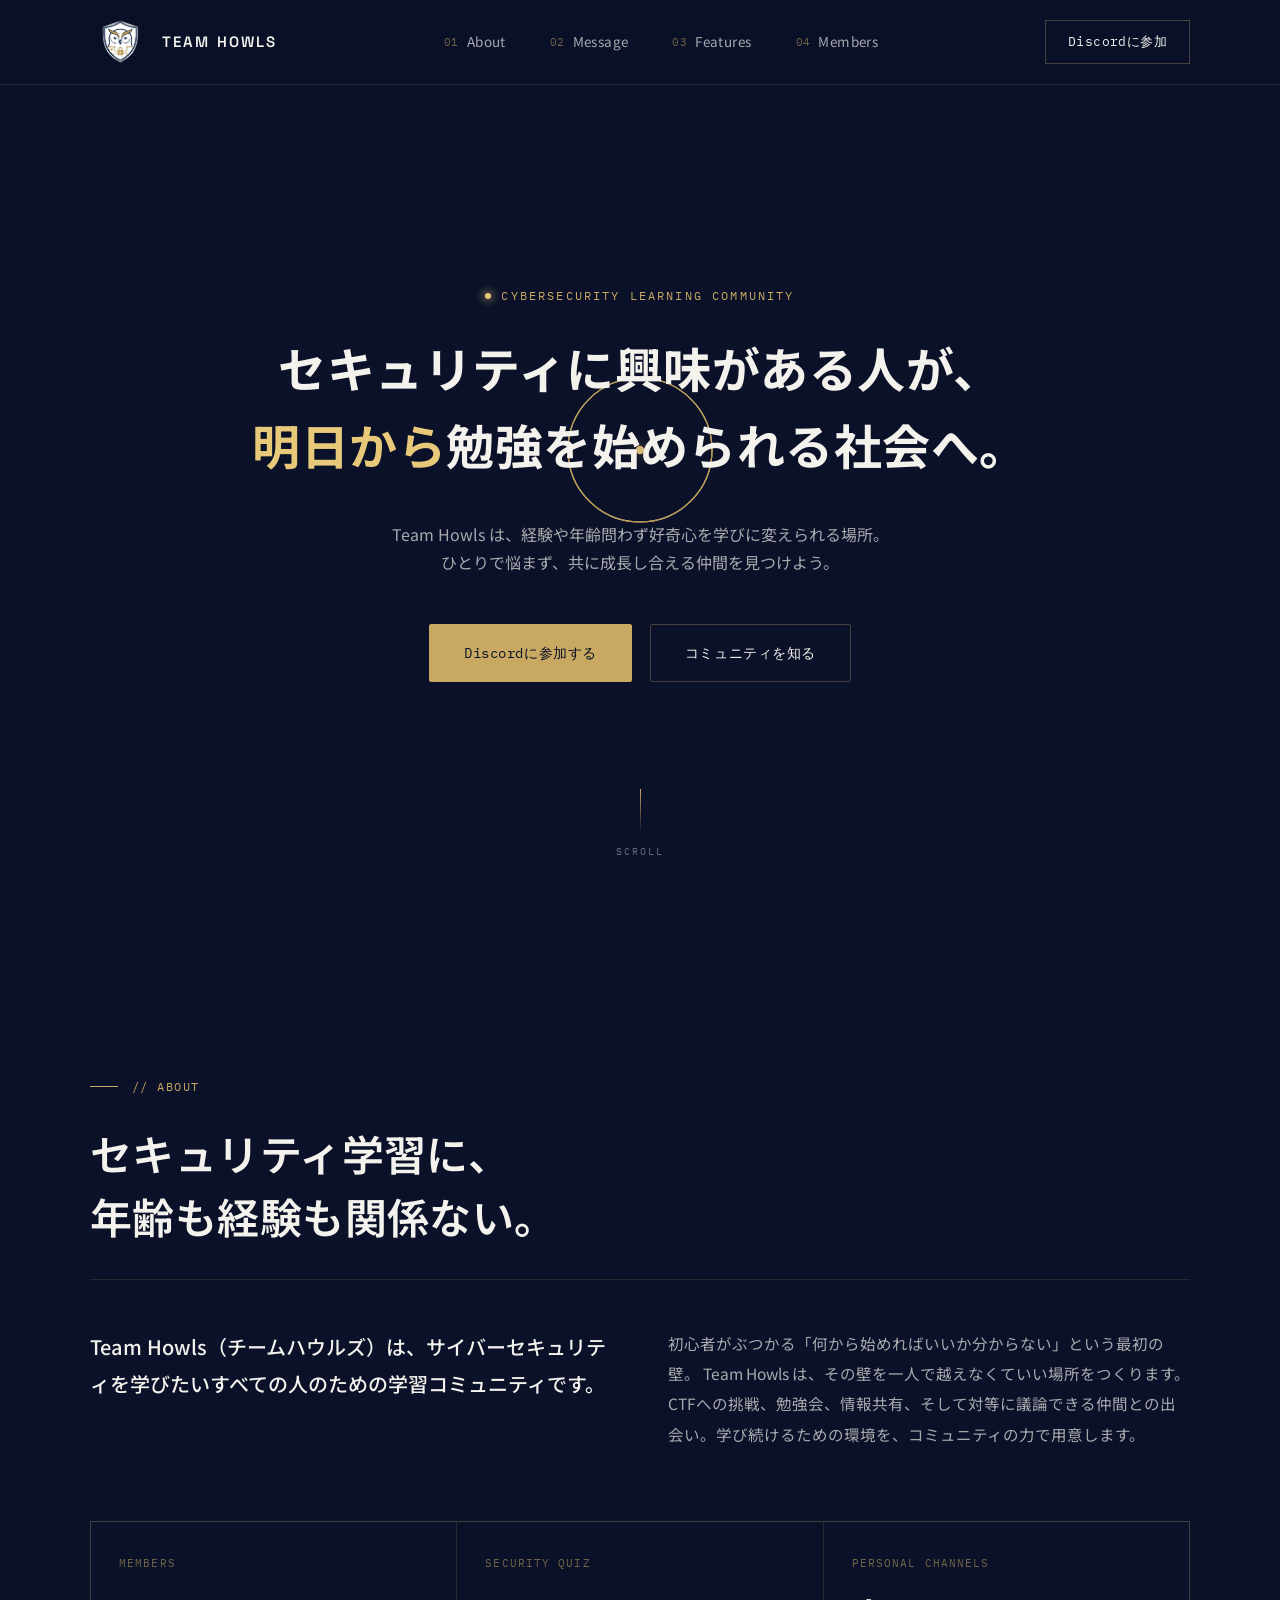
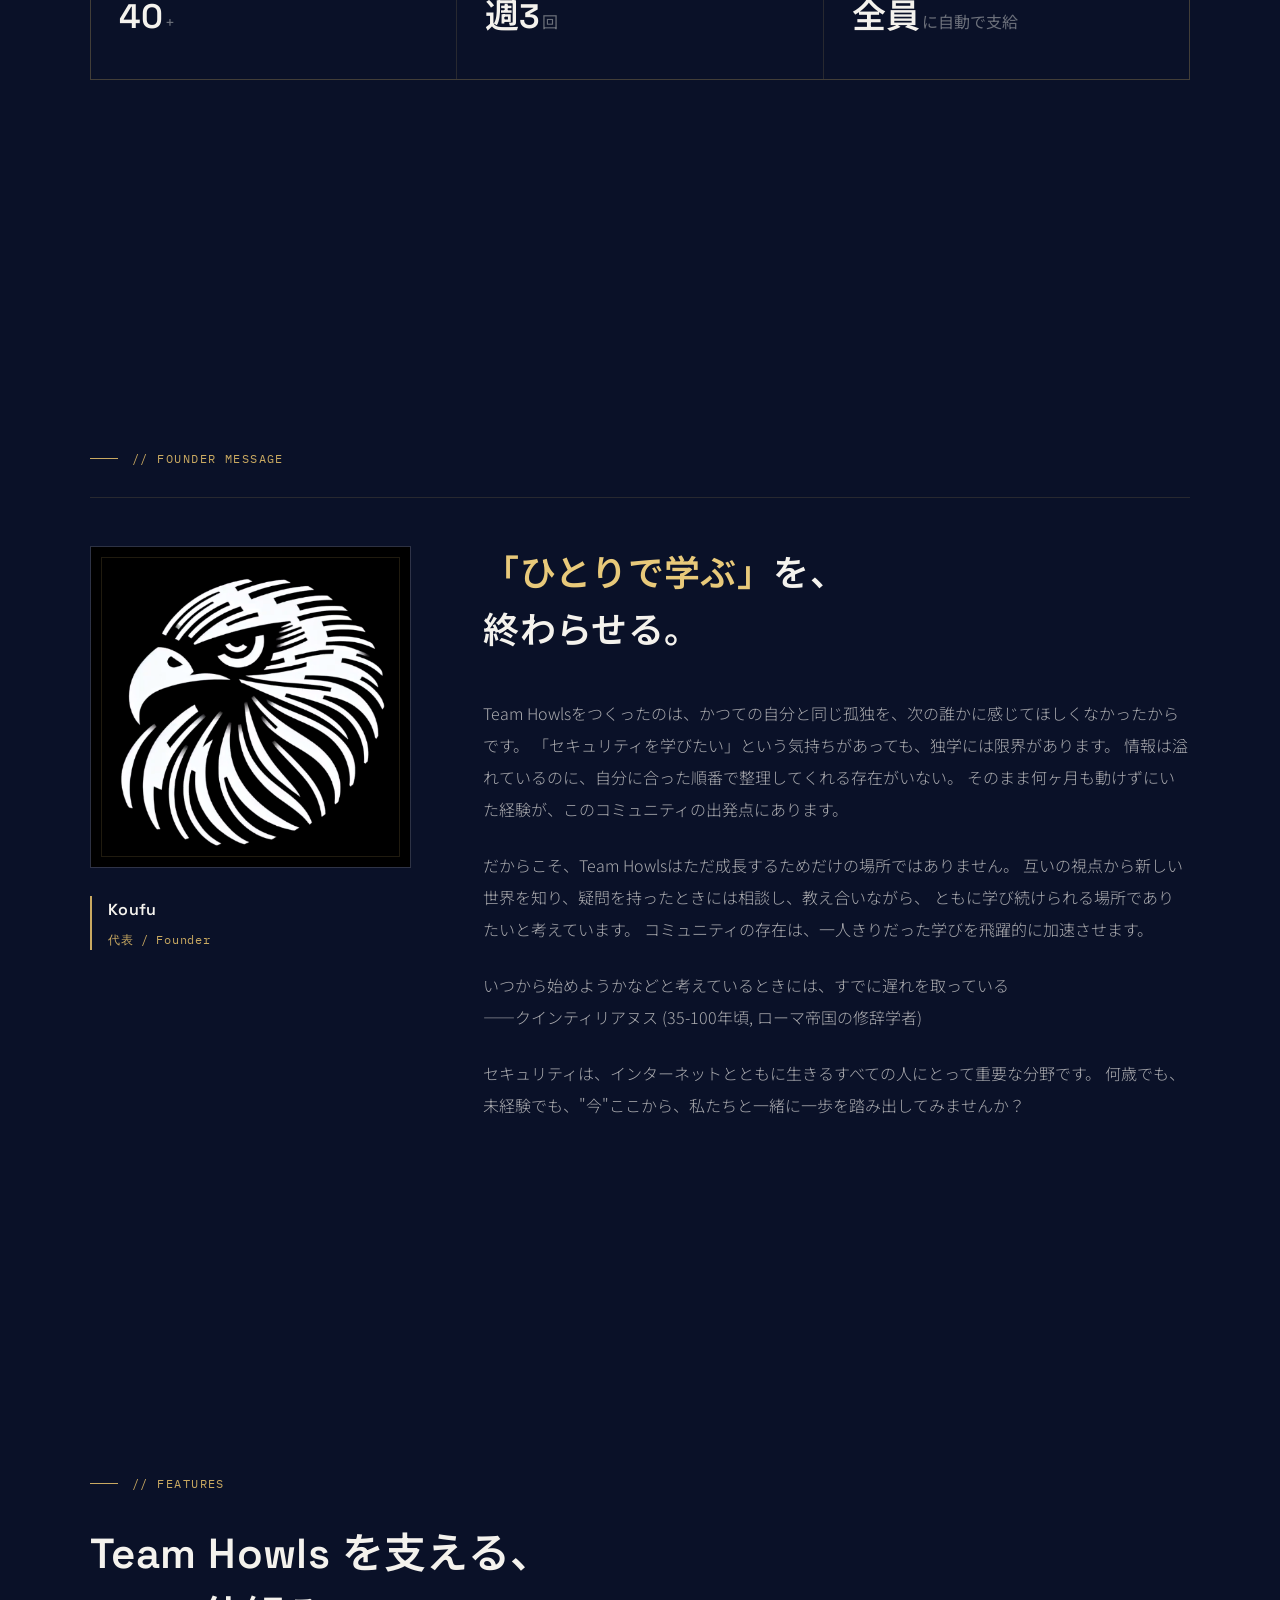
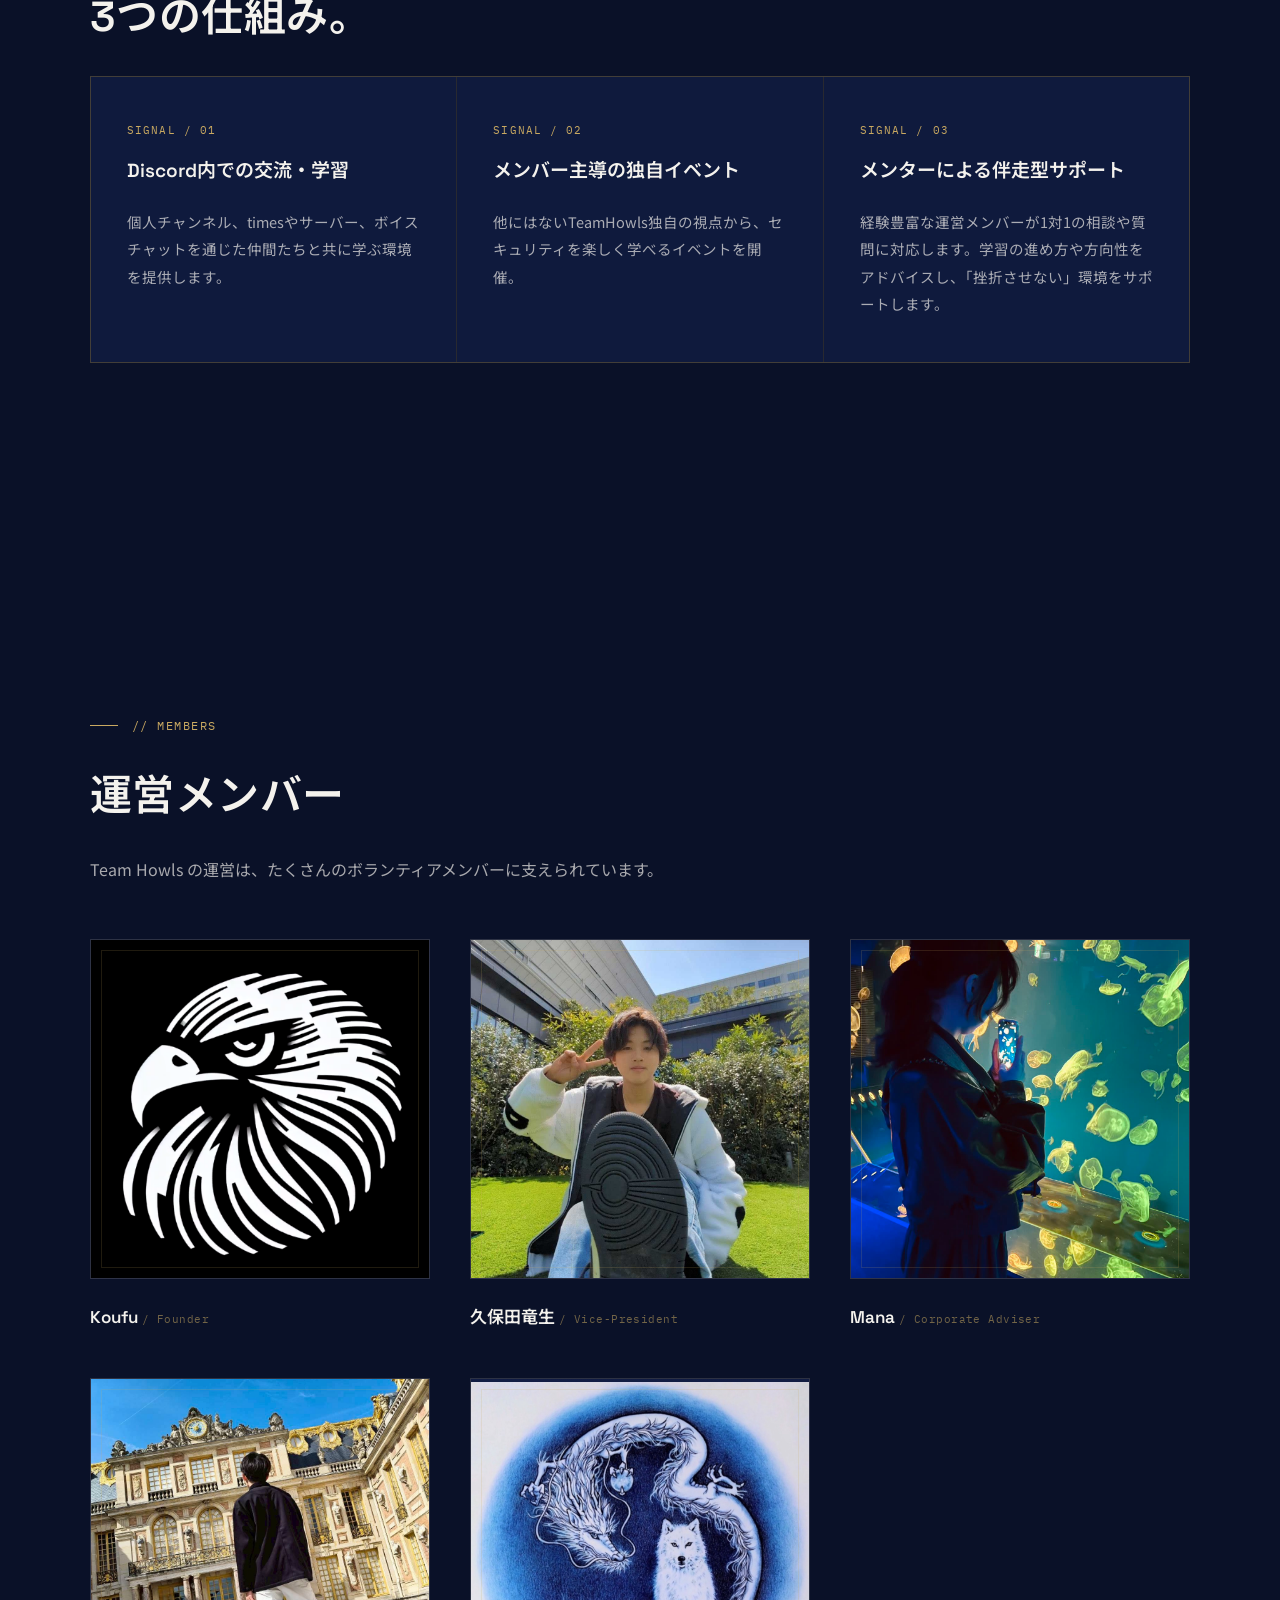
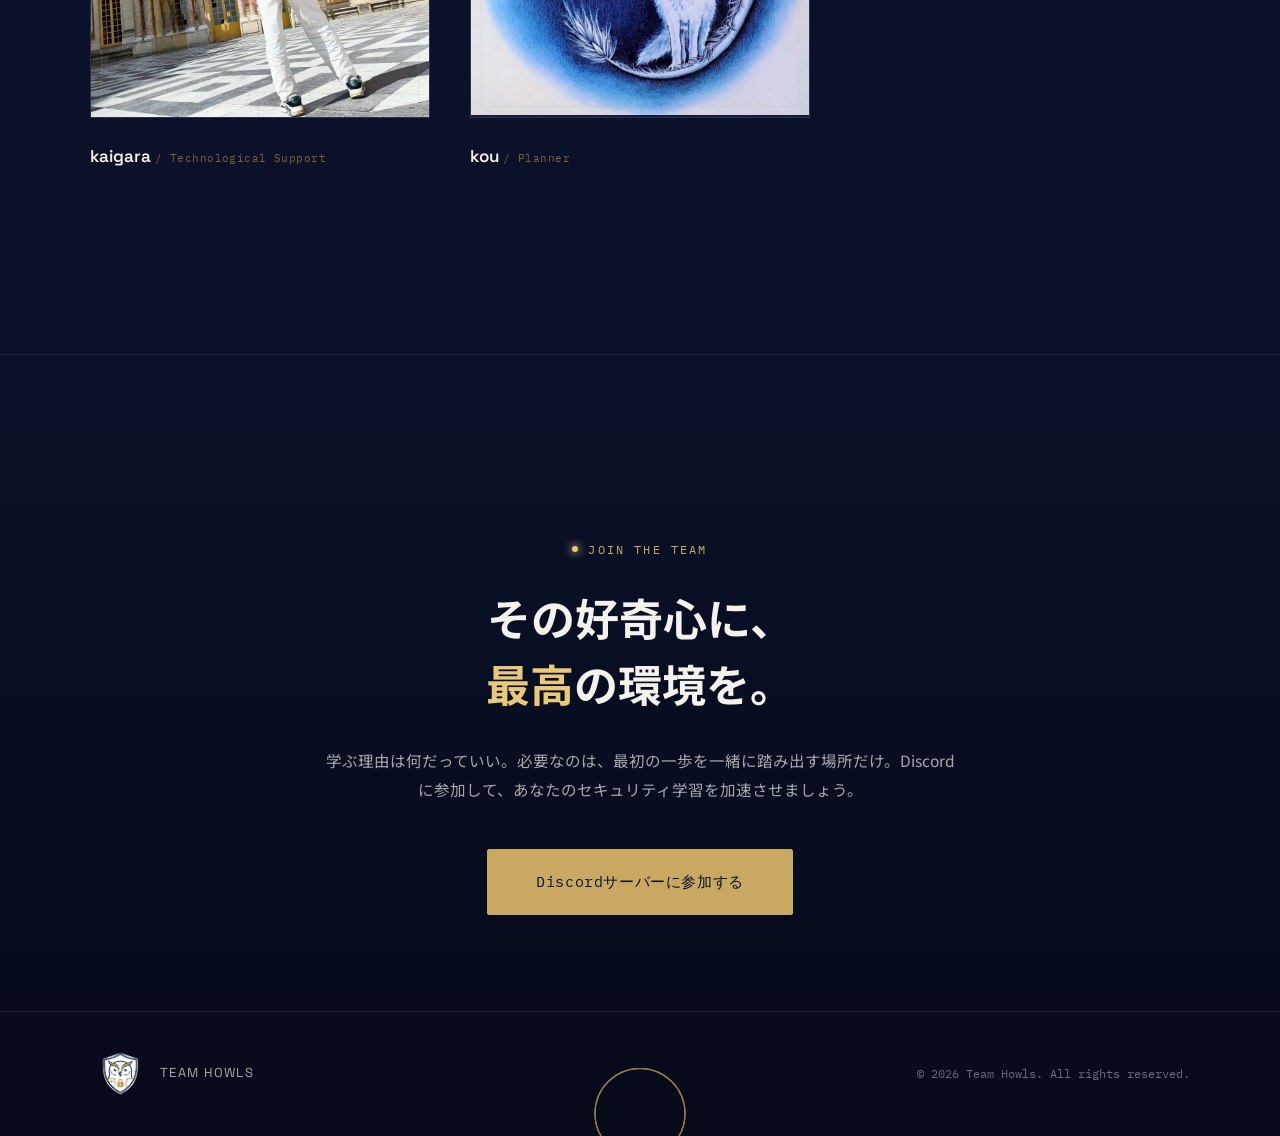
==== commit cfe31024: "Update index.html" ====
--- a/index.html
+++ b/index.html
@@ -1,37 +1,43 @@
 <!DOCTYPE html>
 <html lang="ja">
-<head>
-  <meta charset="UTF-8">
-  <meta name="viewport" content="width=device-width, initial-scale=1.0">
-  <title>Team Howls — Cybersecurity Learning Community</title>
-  
-  <link rel="preconnect" href="https://fonts.googleapis.com">
-  <link rel="preconnect" href="https://fonts.gstatic.com" crossorigin>
-  <link href="https://fonts.googleapis.com/css2?family=Space+Grotesk:wght@400;600;700&family=Noto+Sans+JP:wght@400;500;600;700&family=IBM+Plex+Mono:wght@400;600&display=swap" rel="stylesheet">
-  
-  <link rel="stylesheet" href="style.css">
-</head>
+  <head>
+    <meta charset="UTF-8">
+    <meta name="viewport" content="width=device-width, initial-scale=1.0">
+    <title>Team Howls | サイバーセキュリティ学習コミュニティ</title>
+    <link rel="preconnect" href="https://fonts.googleapis.com">
+    <link rel="preconnect" href="https://fonts.gstatic.com" crossorigin>
+    <link href="https://fonts.googleapis.com/css2?family=Space+Grotesk:wght@400;500;600;700&family=IBM+Plex+Mono:wght@400;500&family=Noto+Sans+JP:wght@300;400;500;700&display=swap" rel="stylesheet">
+    <link rel="stylesheet" href="css/new.style.css">
+
+    <link rel="icon" href="img/favicon.ico" sizes="any">
+  </head>
 <body>
 
-<div class="grid-overlay"></div>
-
+<div class="grid-overlay" aria-hidden="true"></div>
+
+<!-- ============ HEADER ============ -->
 <header class="site-header">
   <div class="header-inner">
-    <div class="logo">
-      <img src="howls_logo.png.png" alt="Team Howls Logo" class="header-logo">
-    </div>
-    
-    <nav class="main-nav">
+    <a href="#top" class="logo">
+      <span class="logo-mark" aria-hidden="true">
+        <img src="img/howls_logo.png" alt="TeamHowls Logo">
+      </span>
+      <span class="logo-text">TEAM HOWLS</span>
+    </a>
+
+    <nav class="main-nav" aria-label="メインナビゲーション">
       <ul>
-        <li><a href="#about"><span class="nav-index">01</span> About</a></li>
-        <li><a href="#features"><span class="nav-index">02</span> Features</a></li>
-        <li><a href="#members"><span class="nav-index">03</span> Members</a></li>
-        <li><a href="#join"><span class="nav-index">04</span> Join</a></li>
+        <li><a href="#about"><span class="nav-index">01</span>About</a></li>
+        <li><a href="#founder"><span class="nav-index">02</span>Message</a></li>
+        <li><a href="#features"><span class="nav-index">03</span>Features</a></li>
+        <li><a href="#members"><span class="nav-index">04</span>Members</a></li>
+        <li class="nav-join"><a href="#join"><span class="nav-index">05</span>Join</a></li>
       </ul>
     </nav>
-    
-    <button class="header-cta">JOIN DISCORD</button>
-    <button class="nav-toggle">
+
+    <a href="#join" class="header-cta">Discordに参加</a>
+
+    <button class="nav-toggle" aria-label="メニューを開く" aria-expanded="false">
       <span></span>
       <span></span>
       <span></span>
@@ -39,248 +45,310 @@
   </div>
 </header>
 
-<section class="hero">
-  <div class="hero-signal">
-    <svg viewBox="0 0 1000 1000" xmlns="http://www.w3.org/2000/svg">
-      <circle class="signal-ring r1" cx="500" cy="500" r="50" stroke-width="1"/>
-      <circle class="signal-ring r2" cx="500" cy="500" r="50" stroke-width="1"/>
-      <circle class="signal-ring r3" cx="500" cy="500" r="50" stroke-width="1"/>
-      <circle class="signal-core" cx="500" cy="500" r="12"/>
+<!-- ============ HERO ============ -->
+<section class="hero" id="top">
+  <div class="hero-signal" aria-hidden="true">
+    <svg viewBox="0 0 800 800" preserveAspectRatio="xMidYMid meet">
+      <circle class="signal-ring r1" cx="400" cy="400" r="60" />
+      <circle class="signal-ring r2" cx="400" cy="400" r="60" />
+      <circle class="signal-ring r3" cx="400" cy="400" r="60" />
+      <circle class="signal-core" cx="400" cy="400" r="3.5" />
     </svg>
   </div>
-  
+
   <div class="hero-inner">
-    <p class="eyebrow">
-      <span class="eyebrow-dot"></span>
-      CYBERSECURITY COLLECTIVE
+    <p class="eyebrow"><span class="eyebrow-dot"></span>CYBERSECURITY LEARNING COMMUNITY</p>
+    <h1 class="hero-copy">
+      セキュリティに興味がある人が、<br>
+      <span class="accent-gold">明日から</span>勉強を始められる社会へ。
+    </h1>
+    <p class="hero-sub">
+      Team Howls は、経験や年齢問わず好奇心を学びに変えられる場所。<br class="br-pc">
+      ひとりで悩まず、共に成長し合える仲間を見つけよう。
     </p>
-    
-    <h1 class="hero-copy">
-      セキュリティを学ぶなら<br>
-      <span class="accent-gold">Team Howls</span>
-    </h1>
-    
-    <p class="hero-sub">
-      Discordコミュニティで、サイバーセキュリティスキルを共に学び、成長する。初心者から上級者まで、安全で協力的な環境で知識を深めませんか。
-    </p>
-    
     <div class="hero-actions">
-      <a href="https://discord.gg/76y5fBFXf" target="_blank" rel="noopener noreferrer" class="btn btn-primary btn-large">Discord に参加</a>
-      
-      <a href="#about" class="btn btn-ghost btn-large">詳しく見る</a>
-    </div>
-  </div>
-  
-  <div class="hero-scroll">
-    <div class="scroll-line"></div>
+      <a href="#join" class="btn btn-primary">Discordに参加する</a>
+      <a href="#about" class="btn btn-ghost">コミュニティを知る</a>
+    </div>
+  </div>
+
+  <div class="hero-scroll" aria-hidden="true">
+    <span class="scroll-line"></span>
     <span class="scroll-label">SCROLL</span>
   </div>
 </section>
 
-<section class="section" id="about">
+<!-- ============ ABOUT ============ -->
+<section class="section about" id="about">
   <div class="section-inner">
     <div class="section-label">
-      <div class="label-line"></div>
-      <span class="label-text">01 — ABOUT</span>
-    </div>
-    
+      <span class="label-line"></span>
+      <span class="label-text">// ABOUT</span>
+    </div>
+
     <h2 class="section-title">
-      Team Howls について
+      セキュリティ学習に、<br>年齢も経験も関係ない。
     </h2>
-    
-    <p class="section-desc">
-      全世代を対象とし、初心者が安心して最初の一歩を踏み出せる場所であるという、団体のビジョンを表明しています。
-    </p>
-    
+
     <div class="about-grid">
       <div class="about-lead">
         <p>
-          「セキュリティに興味がある人が、明日から勉強を始められる社会」へ。<br><br>
-          「何から始めればいいかわからない」というこれまでの壁をなくすために。確かな情報と、共に成長できる仲間がいる場所であなたの学習をサポートします。
+          Team Howls（チームハウルズ）は、サイバーセキュリティを学びたいすべての人のための学習コミュニティです。
         </p>
       </div>
       <div class="about-detail">
         <p>
-          学生から社会人まで、知識の有無を問わず意欲がある方すべてが対象です。<br><br>
-          初心者にセキュリティという学問を学習する上でのロードマップを提供するとともに、セキュリティ初心者と上級者の間での情報交換、学び合い、交流を促進します。Discord内でのコミュニティとして、セキュリティ学習やサーバー内のメンバーとの雑談、講師への質問等を行います。
-        </p>
-      </div>
-    </div>
-  </div>
-</section>
-
+          初心者がぶつかる「何から始めればいいか分からない」という最初の壁。
+          Team Howls は、その壁を一人で越えなくていい場所をつくります。
+          CTFへの挑戦、勉強会、情報共有、そして対等に議論できる仲間との出会い。学び続けるための環境を、コミュニティの力で用意します。
+        </p>
+      </div>
+    </div>
+
+    <dl class="about-stats">
+      <div class="stat">
+        <dt>MEMBERS</dt>
+        <dd>40<span class="unit">+</span></dd>
+      </div>
+      <div class="stat">
+        <dt>SECURITY QUIZ</dt>
+        <dd>週3<span class="unit">回</span></dd>
+      </div>
+      <div class="stat">
+        <dt>PERSONAL CHANNELS</dt>
+        <dd>全員<span class="unit">に自動で支給</span></dd>
+      </div>
+    </dl>
+  </div>
+</section>
+
+<!-- ============ FOUNDER MESSAGE ============ -->
+<section class="section founder" id="founder">
+  <div class="section-inner">
+
+    <!-- セクションラベル（既存の // ABOUT スタイルに統一） -->
+    <div class="section-label">
+      <span class="label-line"></span>
+      <span class="label-text">// FOUNDER MESSAGE</span>
+    </div>
+
+    <div class="founder-grid">
+
+      <!-- 左カラム：写真 + 署名 -->
+      <div class="founder-profile">
+        <div class="founder-photo" aria-hidden="true">
+          <span class="founder-photo-label">
+            <img src="img/HP_koufu.png" alt="Koufu" class="founder-img">
+          </span>
+        </div>
+
+        <!-- 署名ブロック（名前・役職を差し替えてください） -->
+        <cite class="founder-cite">
+          <span class="founder-name">Koufu</span>
+          <span class="founder-title">代表 / Founder</span>
+        </cite>
+
+      </div>
+
+      <!-- 右カラム：メッセージ本文 -->
+      <div class="founder-content">
+
+        <h2 class="founder-heading">
+          <span class="accent-gold">「ひとりで学ぶ」</span>を、<br>終わらせる。
+        </h2>
+
+        <div class="founder-body">
+          <p>
+            Team Howlsをつくったのは、かつての自分と同じ孤独を、次の誰かに感じてほしくなかったからです。
+            「セキュリティを学びたい」という気持ちがあっても、独学には限界があります。
+            情報は溢れているのに、自分に合った順番で整理してくれる存在がいない。
+            そのまま何ヶ月も動けずにいた経験が、このコミュニティの出発点にあります。
+          </p>
+          <p>
+            だからこそ、Team Howlsはただ成長するためだけの場所ではありません。
+            互いの視点から新しい世界を知り、疑問を持ったときには相談し、教え合いながら、
+            ともに学び続けられる場所でありたいと考えています。
+            コミュニティの存在は、一人きりだった学びを飛躍的に加速させます。
+          </p>
+          <p>いつから始めようかなどと考えているときには、すでに遅れを取っている<br>
+――クインティリアヌス (35-100年頃, ローマ帝国の修辞学者)</p>
+          <p>
+            セキュリティは、インターネットとともに生きるすべての人にとって重要な分野です。
+            何歳でも、未経験でも、"今"ここから、私たちと一緒に一歩を踏み出してみませんか？
+          </p>
+        </div>
+      </div>
+    </div>
+  </div>
+</section>
+
+<!-- ============ FEATURES ============ -->
 <section class="section features" id="features">
   <div class="section-inner">
     <div class="section-label">
-      <div class="label-line"></div>
-      <span class="label-text">02 — FEATURES</span>
-    </div>
-    
+      <span class="label-line"></span>
+      <span class="label-text">// FEATURES</span>
+    </div>
+
     <h2 class="section-title">
-      活動内容
+      Team Howls を支える、<br>3つの仕組み。
     </h2>
-    
-    <p class="section-desc">
-      Team Howlsでは、実践的な学習とコミュニティの力で、あなたのセキュリティスキルの向上をサポートします。
-    </p>
-    
+
     <div class="feature-list">
+
       <article class="feature-card">
         <div class="feature-head">
-          <span class="feature-tag">COMMUNITY</span>
+          <span class="feature-tag">SIGNAL / 01</span>
           <h3>Discord内での交流・学習</h3>
         </div>
         <p>
           個人チャンネル、timesやサーバー、ボイスチャットを通じた仲間たちと共に学ぶ環境を提供します。
         </p>
       </article>
-      
+
       <article class="feature-card">
         <div class="feature-head">
-          <span class="feature-tag">EVENTS</span>
+          <span class="feature-tag">SIGNAL / 02</span>
           <h3>メンバー主導の独自イベント</h3>
         </div>
         <p>
-          メンバーと一緒にこれから作り上げていく予定です。
-        </p>
-      </article>
-      
+          他にはないTeamHowls独自の視点から、セキュリティを楽しく学べるイベントを開催。
+        </p>
+      </article>
+
       <article class="feature-card">
         <div class="feature-head">
-          <span class="feature-tag">MENTORSHIP</span>
+          <span class="feature-tag">SIGNAL / 03</span>
           <h3>メンターによる伴走型サポート</h3>
         </div>
         <p>
           経験豊富な運営メンバーが1対1の相談や質問に対応します。学習の進め方や方向性をアドバイスし、「挫折させない」環境をサポートします。
         </p>
       </article>
-    </div>
-  </div>
-</section>
-
-<section class="section" id="members">
+
+    </div>
+  </div>
+</section>
+
+<!-- ============ MEMBERS ============ -->
+<section class="section members" id="members">
   <div class="section-inner">
     <div class="section-label">
-      <div class="label-line"></div>
-      <span class="label-text">03 — TEAM</span>
-    </div>
-    
+      <span class="label-line"></span>
+      <span class="label-text">// MEMBERS</span>
+    </div>
+
     <h2 class="section-title">
       運営メンバー
     </h2>
-    
     <p class="section-desc">
-      コミュニティの成長と、メンバーの学習をサポートする運営チームです。
+      Team Howls の運営は、たくさんのボランティアメンバーに支えられています。
     </p>
-    
+
     <div class="member-grid">
-      <article class="member-card">
-        <div class="member-photo">
-          <img src="HP_kaigara.png" alt="Kaigara">
-        </div>
-        <h3 class="member-name">Kaigara</h3>
-        <span class="member-en">Discord Name</span>
-        <p class="member-role">Role</p>
-      </article>
-      
-      <article class="member-card">
-        <div class="member-photo">
-          <img src="HP_mana.png" alt="Mana">
-        </div>
-        <h3 class="member-name">Mana</h3>
-        <span class="member-en">Discord Name</span>
-        <p class="member-role">Role</p>
-      </article>
-      
-      <article class="member-card">
-        <div class="member-photo">
-          <img src="HP_koufu.png" alt="Koufu">
-        </div>
-        <h3 class="member-name">Koufu</h3>
-        <span class="member-en">Discord Name</span>
-        <p class="member-role">Role</p>
-      </article>
-      
-      <article class="member-card">
-        <div class="member-photo">
-          <img src="HP_ryuki.png" alt="Ryuki">
-        </div>
-        <h3 class="member-name">Ryuki</h3>
-        <span class="member-en">Discord Name</span>
-        <p class="member-role">Role</p>
-      </article>
-
-      <article class="member-card">
-        <div class="member-photo">
-          <img src="HP_kou.png" alt="Kou">
-        </div>
-        <h3 class="member-name">Kou</h3>
-        <span class="member-en">Discord Name</span>
-        <p class="member-role">Role</p>
-      </article>
-    </div>
-  </div>
-</section>
-
-<section class="cta-footer" id="join">
-  <div class="cta-signal">
-    <svg viewBox="0 0 1000 600" xmlns="https://discord.gg/76y5fBFXf">
-      <circle class="signal-ring" cx="500" cy="300" r="100" stroke-width="0.8" opacity="0.4"/>
-      <circle class="signal-ring" cx="500" cy="300" r="200" stroke-width="0.6" opacity="0.3"/>
-      <circle class="signal-ring" cx="500" cy="300" r="300" stroke-width="0.5" opacity="0.2"/>
+
+      <article class="member-card">
+        <div class="member-photo" aria-hidden="true">
+          <span class="photo-placeholder">
+            <img src="img/HP_koufu.png" alt="Koufu">
+          </span>
+        </div>
+        <h3 class="member-name">Koufu <span class="member-en">/ Founder</span></h3>
+        
+       
+      </article>
+
+      <article class="member-card">
+        <div class="member-photo" aria-hidden="true">
+          <span class="photo-placeholder">
+            <img src="img/HP_ryuki.png" alt="ryuki">
+          </span>
+        </div>
+        <h3 class="member-name">久保田竜生 <span class="member-en">/ Vice-President</span></h3>
+        
+       
+      </article>
+
+      <article class="member-card">
+        <div class="member-photo" aria-hidden="true">
+          <span class="photo-placeholder">
+            <img src="img/HP_mana.png" alt="Mana">
+          </span>
+        </div>
+        <h3 class="member-name">Mana <span class="member-en">/ Corporate Adviser</span></h3>
+        
+        
+      </article>
+
+      <article class="member-card">
+        <div class="member-photo" aria-hidden="true">
+          <span class="photo-placeholder">
+            <img src="img/HP_kaigara.png" alt="kaigara">
+          </span>
+        </div>
+        <h3 class="member-name">kaigara <span class="member-en">/ Technological Support</span></h3>
+        
+        
+      </article>
+
+      <article class="member-card">
+        <div class="member-photo" aria-hidden="true">
+          <span class="photo-placeholder">
+            <img src="img/HP_kou.png" alt="kou">
+          </span>
+        </div>
+        <h3 class="member-name">kou <span class="member-en">/ Planner</span></h3>
+       
+      </article>
+
+    </div>
+  </div>
+</section>
+
+<!-- ============ CTA / FOOTER ============ -->
+<footer class="cta-footer" id="join">
+  <div class="cta-signal" aria-hidden="true">
+    <svg viewBox="0 0 800 400" preserveAspectRatio="xMidYMid meet">
+      <circle class="signal-ring r1" cx="400" cy="380" r="40" />
+      <circle class="signal-ring r2" cx="400" cy="380" r="40" />
+      <circle class="signal-ring r3" cx="400" cy="380" r="40" />
     </svg>
   </div>
-  
+
   <div class="cta-inner">
+    <p class="eyebrow"><span class="eyebrow-dot"></span>JOIN THE TEAM</p>
     <h2 class="cta-title">
-      今すぐ<span class="accent-gold">Team Howls</span>に参加
+      その好奇心に、<br>
+      <span class="accent-gold">最高</span>の環境を。
     </h2>
     <p class="cta-desc">
-      サイバーセキュリティを学ぶ最高のコミュニティに加わろう。初心者も経験者も、安全で透明性の高い環境で共に成長しましょう。
+      学ぶ理由は何だっていい。必要なのは、最初の一歩を一緒に踏み出す場所だけ。Discordに参加して、あなたのセキュリティ学習を加速させましょう。
     </p>
-    
-    <button class="btn btn-primary btn-large">Discord コミュニティへ</button>
-  </div>
-  
+    <a href="https://discord.gg/rrkC6AbZeg" target="_blank" rel="noopener noreferrer" class="btn btn-primary btn-large">Discordサーバーに参加する</a>
+  </div>
+
   <div class="footer-bottom">
     <div class="footer-bottom-inner">
       <div class="footer-logo">
-        <span class="logo-mark">◆</span>
-        Team Howls
-      </div>
-      
-      <nav class="footer-nav">
-        <a href="#about">About</a>
-        <a href="#features">Features</a>
-        <a href="#members">Team</a>
-        <a href="https://discord.gg/76y5fBFXf" target="_blank" rel="noopener noreferrer">Discord</a>
-      </nav>
-      
-      <p class="footer-copy">
-        © 2026 Team Howls. All rights reserved.
-      </p>
-    </div>
-  </div>
-</section>
-
+        <span class="logo-mark" aria-hidden="true">
+          <img src="img/howls_logo.png" alt="TeamHowls Logo">
+        </span>
+        <span>TEAM HOWLS</span>
+      </div>
+
+      <p class="footer-copy">© 2026 Team Howls. All rights reserved.</p>
+    </div>
+  </div>
+</footer>
 <script>
   const navToggle = document.querySelector('.nav-toggle');
   const mainNav = document.querySelector('.main-nav');
-  
+
   // ハンバーガーメニューをクリックした時の処理
   navToggle.addEventListener('click', () => {
     mainNav.classList.toggle('is-active');
     navToggle.classList.toggle('is-active');
   });
-
-  // メニュー内のリンクをクリックしたらメニューを閉じる処理
-  const navLinks = document.querySelectorAll('.main-nav a');
-  navLinks.forEach(link => {
-    link.addEventListener('click', () => {
-      mainNav.classList.remove('is-active');
-      navToggle.classList.remove('is-active');
-    });
-  });
 </script>
 </body>
-</html>+</html>
--- a/css/new.style.css
+++ b/css/new.style.css
@@ -0,0 +1,858 @@
+/* =====================================================
+   Team Howls — Stylesheet
+   Theme: deep navy + refined gold / corporate-cyber
+   ===================================================== */
+
+:root {
+  --navy-deep: #0A1128;
+  --navy-mid: #0F1A3D;
+  --navy-card: #121d44;
+  --gold: #C9A961;
+  --gold-bright: #E8C97A;
+  --gold-dim: rgba(201, 169, 97, 0.55);
+  --line: rgba(201, 169, 97, 0.16);
+  --line-strong: rgba(201, 169, 97, 0.32);
+  --white: #F4F2ED;
+  --white-dim: rgba(244, 242, 237, 0.68);
+  --white-faint: rgba(244, 242, 237, 0.42);
+
+  --font-display: "Space Grotesk", "Noto Sans JP", sans-serif;
+  --font-body: "Noto Sans JP", "Space Grotesk", sans-serif;
+  --font-mono: "IBM Plex Mono", monospace;
+
+  --max-width: 1180px;
+  --section-pad: clamp(96px, 14vw, 176px);
+}
+
+/* ---------- Reset ---------- */
+*, *::before, *::after { box-sizing: border-box; }
+html { scroll-behavior: smooth; }
+
+body {
+  margin: 0;
+  background: var(--navy-deep);
+  color: var(--white);
+  font-family: var(--font-body);
+  font-weight: 400;
+  line-height: 1.75;
+  -webkit-font-smoothing: antialiased;
+  overflow-x: hidden;
+}
+
+h1, h2, h3, h4 { margin: 0; font-family: var(--font-display); }
+p { margin: 0; }
+ul { margin: 0; padding: 0; list-style: none; }
+a { color: inherit; text-decoration: none; }
+img { max-width: 100%; display: block; }
+button { font-family: inherit; background: none; border: none; cursor: pointer; }
+
+::selection { background: var(--gold-dim); color: var(--navy-deep); }
+
+:focus-visible {
+  outline: 1.5px solid var(--gold-bright);
+  outline-offset: 4px;
+}
+
+/* ---------- Background grid texture ---------- */
+.grid-overlay {
+  position: fixed;
+  inset: 0;
+  z-index: 0;
+  pointer-events: none;
+  background-image:
+    linear-gradient(rgba(201, 169, 97, 0.045) 1px, transparent 1px),
+    linear-gradient(90deg, rgba(201, 169, 97, 0.045) 1px, transparent 1px);
+  background-size: 64px 64px;
+  mask-image: radial-gradient(ellipse 100% 60% at 50% 0%, rgba(0,0,0,0.9), transparent 85%);
+}
+
+/* ---------- Shared layout helpers ---------- */
+.section-inner {
+  max-width: var(--max-width);
+  margin: 0 auto;
+  padding: 0 40px;
+  position: relative;
+  z-index: 1;
+}
+
+.section { padding: var(--section-pad) 0; position: relative; }
+
+.section-label {
+  display: flex;
+  align-items: center;
+  gap: 14px;
+  margin-bottom: 28px;
+}
+.label-line {
+  width: 28px;
+  height: 1px;
+  background: var(--gold);
+}
+.label-text {
+  font-family: var(--font-mono);
+  font-size: 12px;
+  letter-spacing: 0.12em;
+  color: var(--gold);
+}
+
+.section-title {
+  font-size: clamp(28px, 4vw, 42px);
+  font-weight: 600;
+  letter-spacing: 0.01em;
+  line-height: 1.5;
+  color: var(--white);
+  margin-bottom: 28px;
+}
+
+.section-desc {
+  max-width: 640px;
+  color: var(--white-dim);
+  font-size: 16px;
+  margin-bottom: 56px;
+}
+
+.accent-gold { color: var(--gold-bright); }
+
+.eyebrow {
+  display: inline-flex;
+  align-items: center;
+  gap: 10px;
+  font-family: var(--font-mono);
+  font-size: 12px;
+  letter-spacing: 0.18em;
+  color: var(--gold);
+  margin-bottom: 28px;
+}
+.eyebrow-dot {
+  width: 6px;
+  height: 6px;
+  border-radius: 50%;
+  background: var(--gold-bright);
+  box-shadow: 0 0 8px 2px rgba(232, 201, 122, 0.55);
+}
+
+/* ---------- Buttons ---------- */
+.btn {
+  display: inline-flex;
+  align-items: center;
+  justify-content: center;
+  padding: 16px 34px;
+  font-size: 14px;
+  font-family: var(--font-mono);
+  letter-spacing: 0.04em;
+  border-radius: 2px;
+  transition: border-color 0.25s ease, background 0.25s ease, color 0.25s ease, transform 0.25s ease;
+}
+
+.btn-primary {
+  background: var(--gold);
+  color: var(--navy-deep);
+  border: 1px solid var(--gold);
+}
+.btn-primary:hover {
+  background: var(--gold-bright);
+  border-color: var(--gold-bright);
+  transform: translateY(-1px);
+}
+
+.btn-ghost {
+  border: 1px solid var(--line-strong);
+  color: var(--white);
+}
+.btn-ghost:hover {
+  border-color: var(--gold);
+  color: var(--gold-bright);
+}
+
+.btn-large {
+  padding: 19px 48px;
+  font-size: 15px;
+}
+
+/* =====================================================
+   HEADER
+   ===================================================== */
+.site-header {
+  position: fixed;
+  top: 0;
+  left: 0;
+  right: 0;
+  z-index: 50;
+  background: rgba(10, 17, 40, 0.78);
+  backdrop-filter: blur(10px);
+  border-bottom: 1px solid var(--line);
+}
+
+.header-inner {
+  max-width: var(--max-width);
+  margin: 0 auto;
+  padding: 0 40px;
+  height: 84px;
+  display: flex;
+  align-items: center;
+  justify-content: space-between;
+  gap: 32px;
+}
+
+.logo {
+  display: flex;
+  align-items: center;
+  gap: 12px;
+  color: var(--white);
+}
+
+.logo-mark { 
+  width: 60px;
+  height: 60px;
+  color: var(--gold); 
+  display: inline-flex; 
+}
+
+.logo-text {
+  font-family: var(--font-display);
+  font-weight: 600;
+  font-size: 15px;
+  letter-spacing: 0.14em;
+}
+
+.main-nav { flex: 1; display: flex; justify-content: center; }
+.main-nav ul { display: flex; gap: 44px; }
+.main-nav a {
+  display: flex;
+  align-items: center;
+  gap: 8px;
+  font-size: 13.5px;
+  letter-spacing: 0.03em;
+  color: var(--white-dim);
+  transition: color 0.2s ease;
+}
+.main-nav a:hover { color: var(--gold-bright); }
+.nav-index {
+  font-family: var(--font-mono);
+  font-size: 10.5px;
+  color: var(--gold-dim);
+}
+
+.header-cta {
+  border: 1px solid var(--line-strong);
+  padding: 10px 22px;
+  font-size: 13px;
+  font-family: var(--font-mono);
+  letter-spacing: 0.03em;
+  white-space: nowrap;
+  transition: border-color 0.2s ease, color 0.2s ease;
+}
+.header-cta:hover { border-color: var(--gold); color: var(--gold-bright); }
+
+/* PCでは非表示 */
+.main-nav .nav-join { display: none; }
+
+.nav-toggle {
+  display: none;
+  flex-direction: column;
+  gap: 5px;
+  padding: 8px;
+}
+.nav-toggle span {
+  width: 22px;
+  height: 1px;
+  background: var(--white);
+}
+
+/* =====================================================
+   HERO
+   ===================================================== */
+.hero {
+  position: relative;
+  min-height: 100vh;
+  display: flex;
+  align-items: center;
+  justify-content: center;
+  padding: 140px 40px 80px;
+  overflow: hidden;
+}
+
+.hero-signal {
+  position: absolute;
+  inset: 0;
+  display: flex;
+  align-items: center;
+  justify-content: center;
+  z-index: 0;
+  opacity: 0.9;
+}
+.hero-signal svg {
+  width: min(960px, 130vw);
+  height: auto;
+}
+
+.signal-ring {
+  fill: none;
+  stroke: var(--gold);
+  stroke-width: 1;
+  transform-origin: center;
+}
+.signal-core {
+  fill: var(--gold-bright);
+  filter: drop-shadow(0 0 6px rgba(232, 201, 122, 0.8));
+}
+
+.r1 { animation: howl-pulse 6s ease-out infinite; }
+.r2 { animation: howl-pulse 6s ease-out infinite; animation-delay: 2s; }
+.r3 { animation: howl-pulse 6s ease-out infinite; animation-delay: 4s; }
+
+@keyframes howl-pulse {
+  0%   { r: 50px;  opacity: 0.55; stroke-width: 1.2; }
+  70%  { opacity: 0.08; }
+  100% { r: 380px; opacity: 0; stroke-width: 0.4; }
+}
+
+.hero-inner {
+  position: relative;
+  z-index: 1;
+  max-width: 880px;
+  text-align: center;
+}
+
+.hero-copy {
+  font-size: clamp(28px, 5vw, 48px);
+  font-weight: 700;
+  line-height: 1.6;
+  letter-spacing: 0.01em;
+  color: var(--white);
+  margin-bottom: 32px;
+}
+
+.hero-sub {
+  font-size: 16px;
+  color: var(--white-dim);
+  max-width: 560px;
+  margin: 0 auto 48px;
+}
+
+.hero-actions {
+  display: flex;
+  gap: 18px;
+  justify-content: center;
+  flex-wrap: wrap;
+}
+
+.hero-scroll {
+  position: absolute;
+  bottom: 40px;
+  left: 50%;
+  transform: translateX(-50%);
+  display: flex;
+  flex-direction: column;
+  align-items: center;
+  gap: 10px;
+  z-index: 1;
+}
+.scroll-line {
+  width: 1px;
+  height: 44px;
+  background: linear-gradient(to bottom, var(--gold), transparent);
+}
+.scroll-label {
+  font-family: var(--font-mono);
+  font-size: 10px;
+  letter-spacing: 0.2em;
+  color: var(--white-faint);
+}
+
+/* =====================================================
+   ABOUT
+   ===================================================== */
+.about-grid {
+  display: grid;
+  grid-template-columns: 1fr 1fr;
+  gap: 56px;
+  margin-bottom: 72px;
+  padding-top: 8px;
+  border-top: 1px solid var(--line);
+  padding-top: 48px;
+}
+
+.about-lead p {
+  font-size: 20px;
+  font-weight: 500;
+  color: var(--white);
+  line-height: 1.85;
+}
+
+.about-detail p {
+  font-size: 15.5px;
+  color: var(--white-dim);
+  line-height: 1.95;
+}
+
+.about-stats {
+  display: grid;
+  grid-template-columns: repeat(3, 1fr);
+  gap: 1px;
+  background: var(--line);
+  border: 1px solid var(--line);
+}
+.stat {
+  background: var(--navy-deep);
+  padding: 32px 28px;
+}
+.stat dt {
+  font-family: var(--font-mono);
+  font-size: 11px;
+  letter-spacing: 0.1em;
+  color: var(--gold-dim);
+  margin-bottom: 14px;
+}
+.stat dd {
+  margin: 0;
+  font-family: var(--font-display);
+  font-size: clamp(26px, 3vw, 34px);
+  font-weight: 600;
+  color: var(--white);
+}
+.stat .unit {
+  font-size: 16px;
+  color: var(--white-faint);
+  margin-left: 2px;
+  font-weight: 400;
+}
+
+/* =====================================================
+   FEATURES
+   ===================================================== */
+.feature-list {
+  display: grid;
+  grid-template-columns: repeat(3, 1fr);
+  gap: 1px;
+  background: var(--line);
+  border: 1px solid var(--line);
+}
+
+.feature-card {
+  background: var(--navy-mid);
+  padding: 44px 36px;
+  transition: background 0.3s ease;
+}
+.feature-card:hover { background: var(--navy-card); }
+
+.feature-head { margin-bottom: 22px; }
+
+.feature-tag {
+  display: block;
+  font-family: var(--font-mono);
+  font-size: 11px;
+  letter-spacing: 0.1em;
+  color: var(--gold);
+  margin-bottom: 16px;
+}
+
+.feature-card h3 {
+  font-size: 19px;
+  font-weight: 600;
+  color: var(--white);
+  line-height: 1.55;
+}
+
+.feature-card p {
+  font-size: 14.5px;
+  color: var(--white-dim);
+  line-height: 1.9;
+}
+
+/* =====================================================
+   MEMBERS
+   ===================================================== */
+.member-grid {
+  display: grid;
+  grid-template-columns: repeat(3, 1fr);
+  gap: 40px;
+}
+
+.member-card { display: flex; flex-direction: column; }
+
+.member-photo {
+  width: 100%;
+  aspect-ratio: 1 / 1;
+  background: linear-gradient(155deg, var(--navy-card), var(--navy-mid));
+  border: 1px solid var(--line);
+  display: flex;
+  align-items: center;
+  justify-content: center;
+  margin-bottom: 24px;
+  position: relative;
+  overflow: hidden;
+}
+
+.member-photo img {
+  width: 100%;
+  height: 100%;
+  object-fit: cover;
+  object-position: center top;
+}
+
+.member-photo::before {
+  content: "";
+  position: absolute;
+  inset: 10px;
+  border: 1px solid var(--line);
+}
+
+.photo-placeholder {
+  font-family: var(--font-mono);
+  font-size: 11px;
+  letter-spacing: 0.15em;
+  color: var(--white-faint);
+}
+
+.member-name {
+  font-size: 17px;
+  font-weight: 600;
+  color: var(--white);
+  margin-bottom: 6px;
+}
+
+.member-en {
+  font-family: var(--font-mono);
+  font-size: 11px;
+  font-weight: 400;
+  color: var(--gold-dim);
+  letter-spacing: 0.04em;
+}
+
+.member-role {
+  font-family: var(--font-mono);
+  font-size: 12px;
+  color: var(--gold);
+  margin-bottom: 14px;
+  letter-spacing: 0.02em;
+}
+
+.member-bio {
+  font-size: 14px;
+  color: var(--white-dim);
+  line-height: 1.9;
+}
+
+/* =====================================================
+   CTA / FOOTER
+   ===================================================== */
+.cta-footer {
+  position: relative;
+  background: linear-gradient(180deg, var(--navy-deep) 0%, #060a1a 100%);
+  border-top: 1px solid var(--line);
+  overflow: hidden;
+}
+
+.cta-signal {
+  position: absolute;
+  inset: 0;
+  display: flex;
+  align-items: flex-end;
+  justify-content: center;
+  z-index: 0;
+  opacity: 0.7;
+}
+.cta-signal svg { width: min(900px, 140vw); height: auto; }
+
+.cta-inner {
+  position: relative;
+  z-index: 1;
+  max-width: 720px;
+  margin: 0 auto;
+  padding: var(--section-pad) 40px 96px;
+  text-align: center;
+}
+
+.cta-title {
+  font-size: clamp(28px, 4.4vw, 44px);
+  font-weight: 700;
+  line-height: 1.5;
+  color: var(--white);
+  margin-bottom: 26px;
+}
+
+.cta-desc {
+  font-size: 15.5px;
+  color: var(--white-dim);
+  margin-bottom: 44px;
+  line-height: 1.9;
+}
+
+.footer-bottom {
+  position: relative;
+  z-index: 1;
+  border-top: 1px solid var(--line);
+}
+.footer-bottom-inner {
+  max-width: var(--max-width);
+  margin: 0 auto;
+  padding: 32px 40px;
+  display: flex;
+  align-items: center;
+  justify-content: space-between;
+  gap: 24px;
+  flex-wrap: wrap;
+}
+
+.footer-logo {
+  display: flex;
+  align-items: center;
+  gap: 10px;
+  font-family: var(--font-display);
+  font-size: 13px;
+  letter-spacing: 0.1em;
+  color: var(--white-dim);
+}
+.footer-logo .logo-mark { color: var(--gold-dim); }
+
+.footer-nav { display: flex; gap: 28px; }
+.footer-nav a {
+  font-size: 13px;
+  color: var(--white-faint);
+  transition: color 0.2s ease;
+}
+.footer-nav a:hover { color: var(--gold-bright); }
+
+.footer-copy {
+  font-family: var(--font-mono);
+  font-size: 11.5px;
+  color: var(--white-faint);
+}
+
+/* =====================================================
+   RESPONSIVE
+   ===================================================== */
+@media (max-width: 980px) {
+  .about-grid { grid-template-columns: 1fr; gap: 28px; }
+  .feature-list { grid-template-columns: 1fr; }
+  .member-grid { grid-template-columns: 1fr; gap: 48px; max-width: 360px; margin: 0 auto; }
+  .about-stats { grid-template-columns: 1fr; }
+}
+
+@media (max-width: 860px) {
+  .main-nav { display: none; }
+  .main-nav.is-active {
+    display: block;
+    position: absolute;
+    top: 84px;
+    left: 0;
+    width: 100%;
+    background: rgba(10,17,40,.98);
+    border-top: 1px solid var(--line);
+  }
+
+  .main-nav.is-active ul {
+    display: flex;
+    flex-direction: column;
+    gap: 0;
+  }
+
+  .main-nav.is-active li {
+    border-bottom: 1px solid var(--line);
+  }
+
+  .main-nav.is-active a {
+    display: block;
+    padding: 18px 24px;
+  }
+
+  .header-cta { display: none; }
+
+  .main-nav .nav-join { display: list-item; }
+
+  .nav-toggle { display: flex; }
+
+  .nav-toggle.is-active span:nth-child(1) {
+    transform: translateY(6px) rotate(45deg);
+  }
+  .nav-toggle.is-active span:nth-child(2) {
+    opacity: 0;
+  }
+  .nav-toggle.is-active span:nth-child(3) {
+    transform: translateY(-6px) rotate(-45deg);
+  }
+
+  .nav-toggle span{
+    transition: transform .3s, opacity .3s;
+  }
+
+  .header-inner { justify-content: space-between; }
+}
+
+@media (max-width: 600px) {
+  .section-inner { padding: 0 24px; }
+  .header-inner { padding: 0 24px; }
+  .hero { padding: 120px 24px 72px; }
+  .hero-actions { flex-direction: column; width: 100%; }
+  .hero-actions .btn { width: 100%; }
+  .footer-bottom-inner { flex-direction: column; text-align: center; }
+  .cta-inner { padding: var(--section-pad) 24px 72px; }
+}
+
+/* ---------- Reduced motion ---------- */
+@media (prefers-reduced-motion: reduce) {
+  html { scroll-behavior: auto; }
+  .signal-ring { animation: none; opacity: 0.25; }
+}
+
+/* =====================================================
+   FOUNDER MESSAGE
+   代表メッセージセクション
+   ===================================================== */
+
+/* 2カラムグリッド：PC = 写真側(1) + 本文側(2.2)、モバイル = 縦積み */
+.founder-grid {
+  display: grid;
+  grid-template-columns: 1fr 2.2fr;
+  gap: 72px;
+  align-items: start;
+  border-top: 1px solid var(--line);
+  padding-top: 48px;
+}
+
+/* ---- 左カラム：写真 + 署名 ---- */
+.founder-profile {
+  display: flex;
+  flex-direction: column;
+  gap: 28px;
+  position: sticky;   /* スクロール時に写真が追従（PCのみ） */
+  top: 120px;
+}
+
+/* 写真プレースホルダー */
+.founder-photo {
+  width: 100%;
+  aspect-ratio: 1 / 1;         /* 縦長の人物写真比率 */
+  background: linear-gradient(155deg, var(--navy-card), var(--navy-mid));
+  border: 1px solid var(--line);
+  display: flex;
+  align-items: center;
+  justify-content: center;
+  position: relative;
+}
+/* 内枠の装飾線（member-cardと統一） */
+.founder-photo::before {
+  content: "";
+  position: absolute;
+  inset: 10px;
+  border: 1px solid var(--line);
+}
+.founder-photo-label {
+  font-family: var(--font-mono);
+  font-size: 11px;
+  letter-spacing: 0.15em;
+  color: var(--white-faint);
+}
+
+/* 署名ブロック */
+.founder-cite {
+  font-style: normal;
+  display: flex;
+  flex-direction: column;
+  gap: 6px;
+  border-left: 2px solid var(--gold);
+  padding-left: 16px;
+}
+.founder-name {
+  font-family: var(--font-display);
+  font-size: 16px;
+  font-weight: 600;
+  color: var(--white);
+  letter-spacing: 0.02em;
+}
+.founder-title {
+  font-family: var(--font-mono);
+  font-size: 11.5px;
+  letter-spacing: 0.06em;
+  color: var(--gold);
+}
+
+/* ---- 右カラム：本文 ---- */
+.founder-content {
+  display: flex;
+  flex-direction: column;
+  gap: 36px;
+}
+
+/* セクション内見出し（hero-copy より小さく、落ち着いたトーン） */
+.founder-heading {
+  font-size: clamp(24px, 3.2vw, 36px);
+  font-weight: 600;
+  line-height: 1.6;
+  letter-spacing: 0.01em;
+  color: var(--white);
+}
+
+/* 本文エリア：段落間隔・行間を読みやすく設定 */
+.founder-body {
+  display: flex;
+  flex-direction: column;
+  gap: 24px;   /* 段落間の余白 */
+}
+.founder-body p {
+  font-size: 16px;
+  line-height: 2.0;    /* 読み疲れしない行間 */
+  color: var(--white-dim);
+  font-weight: 300;
+}
+
+/* スクロールフェードイン
+   JS不要・CSSアニメーションのみで控えめなフェードを実現
+   （Intersection Observer でクラスを付与する場合はここを参照） */
+.founder-grid {
+  animation: founder-fadein 0.9s ease both;
+  animation-play-state: running;
+}
+@keyframes founder-fadein {
+  from { opacity: 0; transform: translateY(18px); }
+  to   { opacity: 1; transform: translateY(0); }
+}
+
+/* prefers-reduced-motion：アニメーション無効化 */
+@media (prefers-reduced-motion: reduce) {
+  .founder-grid { animation: none; }
+}
+
+/* ---- レスポンシブ：980px以下で縦積みに ---- */
+@media (max-width: 980px) {
+  .founder-grid {
+    grid-template-columns: 1fr;
+    gap: 44px;
+  }
+  /* モバイルでは写真を正方形寄りに */
+  .founder-photo,
+  .founder-img {
+    aspect-ratio: 4 / 3;
+    max-height: 320px;
+  }
+  /* sticky解除（縦積み時は不要） */
+  .founder-profile {
+    position: static;
+    flex-direction: row;    /*モバイルでは写真と署名を横並び */
+    align-items: flex-end;
+    gap: 24px;
+  }
+  .founder-photo,
+  .founder-img {
+    width: min(320px, 100%);
+    aspect-ratio: 1 / 1;   /* モバイル小サイズは正方形 */
+    max-height: none;
+  }
+}
+
+@media (max-width: 600px) {
+  .founder-profile {
+    flex-direction: column;   /* 極小画面では再び縦積み */
+    align-items: flex-start;
+  }
+  .founder-photo,
+  .founder-img {
+    width: 100%;
+    min-width: unset;
+    aspect-ratio: 3 / 2;
+  }
+  .founder-body p {
+    font-size: 15px;
+  }
+}
